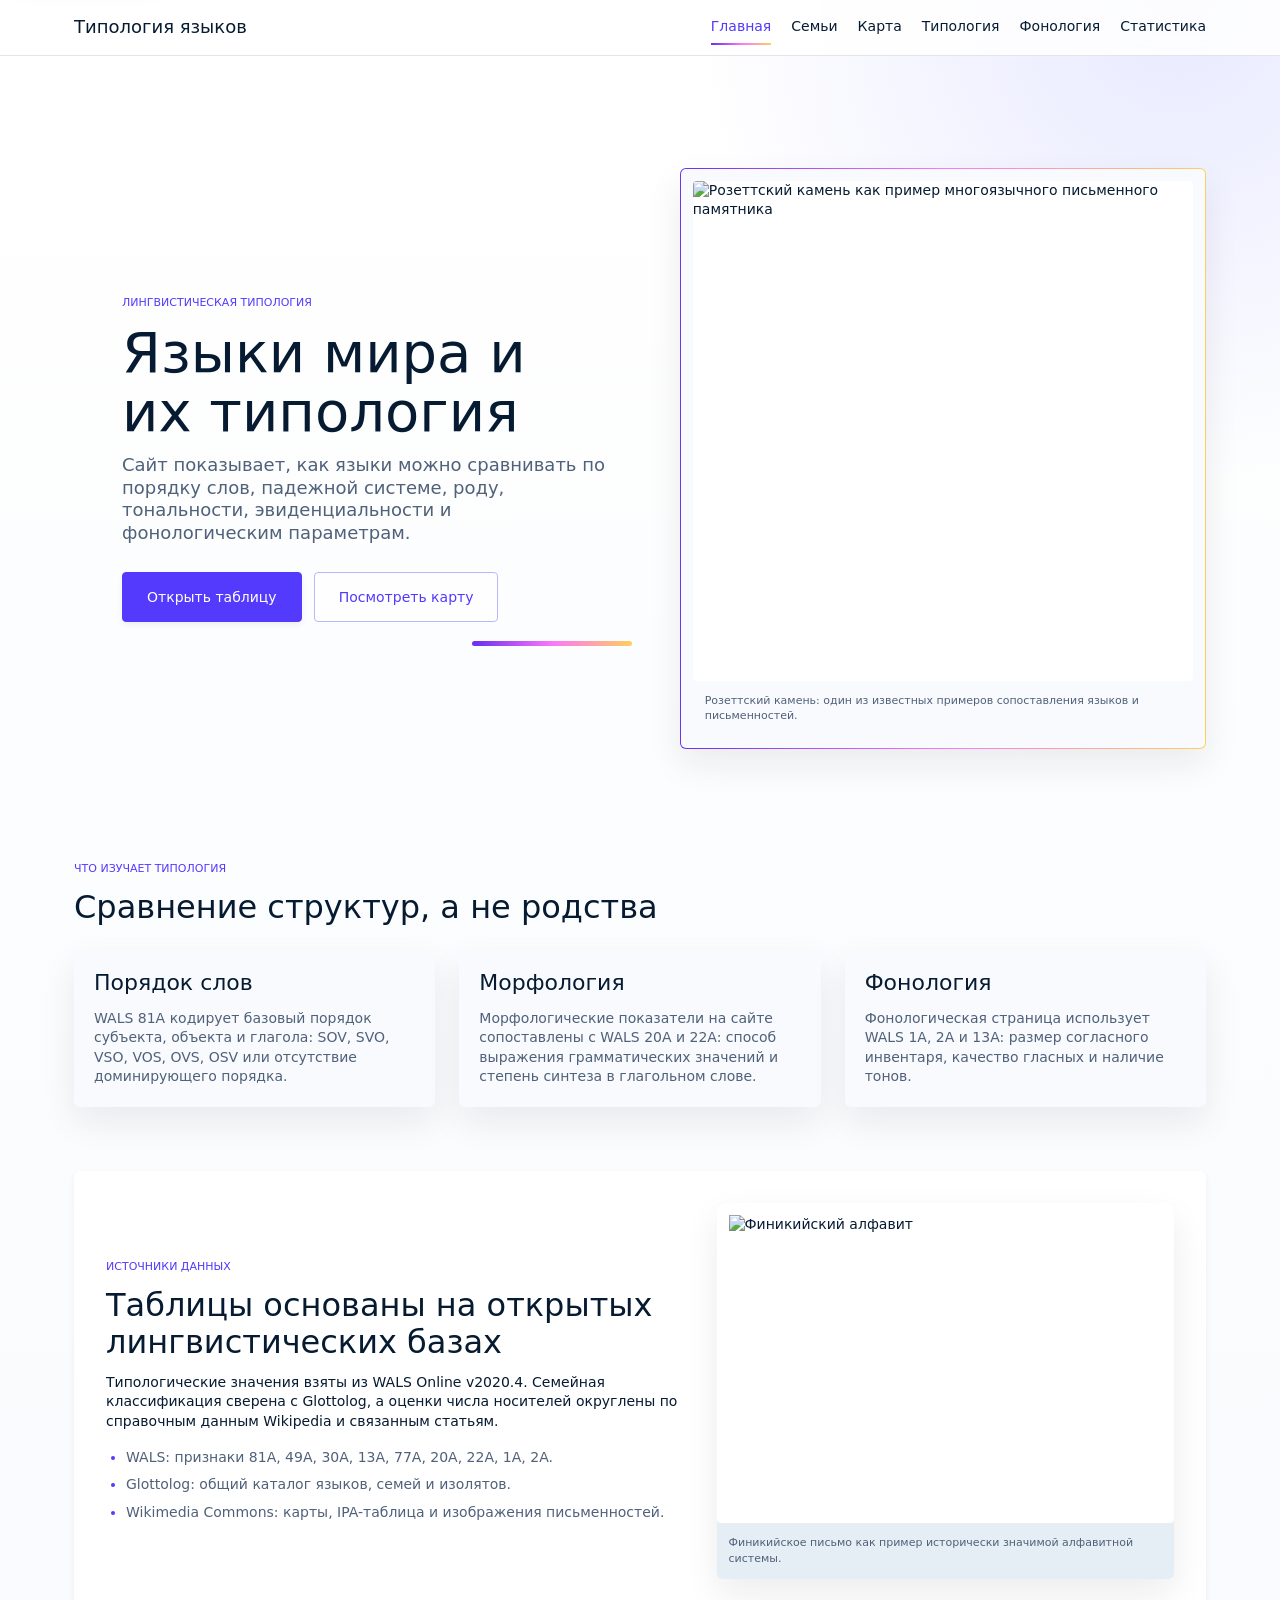
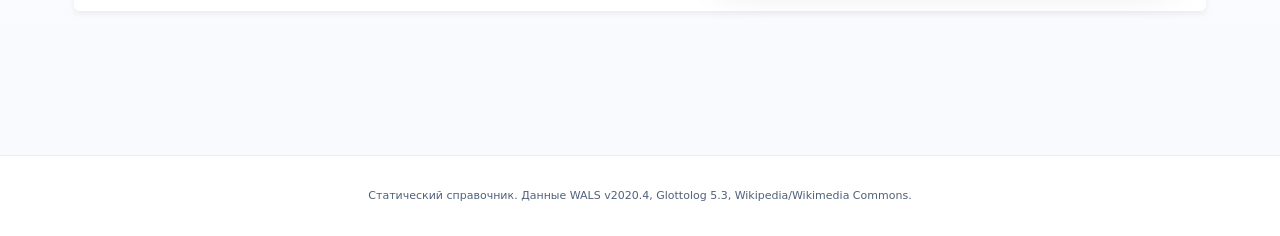
==== index.html @ 05b71a4d "Initial site commit" ====
<!doctype html>
<html lang="ru">
<head>
  <meta charset="utf-8">
  <meta name="viewport" content="width=device-width, initial-scale=1">
  <title>Языки мира и их типология</title>
  <link rel="stylesheet" href="css/style.css">
</head>
<body data-page="home">
  <a class="skip-link" href="#main">К содержанию</a>
  <header class="site-header">
    <nav class="nav" aria-label="Основная навигация">
      <a class="brand" href="index.html">Типология языков</a>
      <button class="nav-toggle" type="button" aria-expanded="false" aria-controls="nav-links">Меню</button>
      <div class="nav-links" id="nav-links">
        <a class="active" href="index.html">Главная</a>
        <a href="families.html">Семьи</a>
        <a href="map.html">Карта</a>
        <a href="typology.html">Типология</a>
        <a href="phonology.html">Фонология</a>
        <a href="stats.html">Статистика</a>
      </div>
    </nav>
  </header>

  <main id="main">
    <section class="hero hero-grid">
      <div class="hero-copy">
        <p class="eyebrow">Лингвистическая типология</p>
        <h1>Языки мира и их типология</h1>
        <p class="lead">Сайт показывает, как языки можно сравнивать по порядку слов, падежной системе, роду, тональности, эвиденциальности и фонологическим параметрам.</p>
        <div class="hero-actions">
          <a class="button primary" href="typology.html">Открыть таблицу</a>
          <a class="button secondary" href="map.html">Посмотреть карту</a>
        </div>
      </div>
      <figure class="hero-media">
        <img src="https://commons.wikimedia.org/wiki/Special:FilePath/Rosetta_Stone.JPG" alt="Розеттский камень как пример многоязычного письменного памятника">
        <figcaption>Розеттский камень: один из известных примеров сопоставления языков и письменностей.</figcaption>
      </figure>
    </section>

    <section class="section">
      <div class="section-heading">
        <p class="eyebrow">Что изучает типология</p>
        <h2>Сравнение структур, а не родства</h2>
      </div>
      <div class="feature-grid">
        <article class="info-card">
          <h3>Порядок слов</h3>
          <p>WALS 81A кодирует базовый порядок субъекта, объекта и глагола: SOV, SVO, VSO, VOS, OVS, OSV или отсутствие доминирующего порядка.</p>
        </article>
        <article class="info-card">
          <h3>Морфология</h3>
          <p>Морфологические показатели на сайте сопоставлены с WALS 20A и 22A: способ выражения грамматических значений и степень синтеза в глагольном слове.</p>
        </article>
        <article class="info-card">
          <h3>Фонология</h3>
          <p>Фонологическая страница использует WALS 1A, 2A и 13A: размер согласного инвентаря, качество гласных и наличие тонов.</p>
        </article>
      </div>
    </section>

    <section class="section split-section">
      <div>
        <p class="eyebrow">Источники данных</p>
        <h2>Таблицы основаны на открытых лингвистических базах</h2>
        <p>Типологические значения взяты из WALS Online v2020.4. Семейная классификация сверена с Glottolog, а оценки числа носителей округлены по справочным данным Wikipedia и связанным статьям.</p>
        <ul class="source-list">
          <li>WALS: признаки 81A, 49A, 30A, 13A, 77A, 20A, 22A, 1A, 2A.</li>
          <li>Glottolog: общий каталог языков, семей и изолятов.</li>
          <li>Wikimedia Commons: карты, IPA-таблица и изображения письменностей.</li>
        </ul>
      </div>
      <figure class="image-panel">
        <img src="https://commons.wikimedia.org/wiki/Special:FilePath/Phoenician_alphabet.svg" alt="Финикийский алфавит">
        <figcaption>Финикийское письмо как пример исторически значимой алфавитной системы.</figcaption>
      </figure>
    </section>
  </main>

  <footer class="site-footer">
    <p>Статический справочник. Данные WALS v2020.4, Glottolog 5.3, Wikipedia/Wikimedia Commons.</p>
  </footer>
  <script src="js/main.js"></script>
</body>
</html>
---- css/style.css ----
:root {
  --color-midnight-ink: #061b31;
  --color-slate-blue: #50617a;
  --color-ghost-gray: #64748d;
  --color-platinum-white: #ffffff;
  --color-porcelain-white: #f8fafd;
  --color-powder-blue: #e5edf5;
  --color-stone-gray: #d8d6df;
  --color-deep-violet: #533afd;
  --color-washed-violet: #b9b9f9;
  --color-soft-violet: #8087ff;
  --color-accent-green: #81b81a;
  --color-vibrant-orange: #ff6118;
  --gradient-sunburst: linear-gradient(90deg, rgb(114, 50, 241) 3.13%, rgb(251, 118, 250) 50%, rgb(255, 207, 94));
  --gradient-dreamy: radial-gradient(circle at 20% 0%, rgb(127, 125, 252), rgb(244, 75, 204) 33%, rgb(229, 237, 245) 66%);
  --gradient-fuchsia: linear-gradient(0deg, rgb(255, 46, 222), rgb(210, 152, 255));
  --font-sohne-var: "sohne-var", ui-sans-serif, system-ui, -apple-system, BlinkMacSystemFont, "Segoe UI", Roboto, sans-serif;
  --text-caption: 11px;
  --text-body: 14px;
  --text-subheading: 18px;
  --text-heading-sm: 22px;
  --text-heading: 32px;
  --text-heading-lg: 44px;
  --text-display: 56px;
  --spacing-4: 4px;
  --spacing-8: 8px;
  --spacing-12: 12px;
  --spacing-16: 16px;
  --spacing-20: 20px;
  --spacing-24: 24px;
  --spacing-28: 28px;
  --spacing-32: 32px;
  --spacing-36: 36px;
  --spacing-40: 40px;
  --spacing-48: 48px;
  --spacing-60: 60px;
  --spacing-64: 64px;
  --spacing-80: 80px;
  --spacing-96: 96px;
  --radius-buttons: 4px;
  --radius-inputs: 4px;
  --radius-images: 4px;
  --radius-cards: 6px;
  --shadow-xl: rgba(0, 0, 0, 0.2) 0 0 32px 8px;
  --shadow-xl-2: rgba(50, 50, 93, 0.12) 0 16px 32px 0;
  --shadow-xl-3: rgba(23, 23, 23, 0.08) 0 15px 35px 0;
  --shadow-sm: rgba(23, 23, 23, 0.06) 0 3px 6px 0;
}

* {
  box-sizing: border-box;
}

html {
  scroll-behavior: smooth;
  background: var(--color-platinum-white);
}

body {
  margin: 0;
  min-width: 320px;
  background:
    radial-gradient(circle at 92% 0%, rgba(128, 135, 255, 0.18), transparent 30rem),
    linear-gradient(180deg, var(--color-platinum-white) 0%, var(--color-porcelain-white) 100%);
  color: var(--color-midnight-ink);
  font-family: var(--font-sohne-var);
  font-size: var(--text-body);
  font-weight: 400;
  line-height: 1.4;
  letter-spacing: 0;
  font-feature-settings: "ss01" on, "tnum";
}

img {
  display: block;
  max-width: 100%;
}

a {
  color: var(--color-deep-violet);
  text-decoration: none;
}

a:hover {
  color: var(--color-midnight-ink);
}

.skip-link {
  position: absolute;
  left: var(--spacing-16);
  top: -80px;
  z-index: 1200;
  padding: var(--spacing-12) var(--spacing-16);
  color: var(--color-platinum-white);
  background: var(--color-midnight-ink);
  border-radius: var(--radius-buttons);
  box-shadow: var(--shadow-xl-3);
}

.skip-link:focus {
  top: var(--spacing-16);
}

.site-header {
  position: sticky;
  top: 0;
  z-index: 1000;
  background: rgba(255, 255, 255, 0.86);
  border-bottom: 1px solid rgba(216, 214, 223, 0.65);
  backdrop-filter: blur(18px);
}

.nav {
  max-width: 1180px;
  margin: 0 auto;
  padding: var(--spacing-16) var(--spacing-24);
  display: flex;
  align-items: center;
  justify-content: space-between;
  gap: var(--spacing-24);
}

.brand {
  color: var(--color-midnight-ink);
  font-size: var(--text-subheading);
  font-weight: 400;
  line-height: 1.25;
  white-space: nowrap;
}

.brand:hover {
  color: var(--color-deep-violet);
}

.nav-links {
  display: flex;
  align-items: center;
  justify-content: flex-end;
  flex-wrap: wrap;
  gap: var(--spacing-20);
}

.nav-links a {
  position: relative;
  color: var(--color-midnight-ink);
  font-size: var(--text-body);
  line-height: 1.4;
  padding: 0;
}

.nav-links a::after {
  content: "";
  position: absolute;
  left: 0;
  right: 0;
  bottom: -8px;
  height: 2px;
  background: var(--gradient-sunburst);
  opacity: 0;
  transform: scaleX(0.4);
  transform-origin: left center;
  transition: opacity 160ms ease, transform 160ms ease;
}

.nav-links a:hover::after,
.nav-links a.active::after {
  opacity: 1;
  transform: scaleX(1);
}

.nav-links a.active {
  color: var(--color-deep-violet);
}

.nav-toggle {
  display: none;
  min-height: 40px;
  padding: 0 var(--spacing-16);
  border: 1px solid var(--color-washed-violet);
  border-radius: var(--radius-buttons);
  color: var(--color-deep-violet);
  background: transparent;
  font: inherit;
  cursor: pointer;
}

main {
  max-width: 1180px;
  margin: 0 auto;
  padding: 0 var(--spacing-24) var(--spacing-80);
}

.hero,
.page-hero,
.section {
  margin-top: var(--spacing-64);
}

.hero {
  min-height: 560px;
  align-items: center;
  padding: var(--spacing-48) 0;
}

.hero-grid,
.split-section,
.chart-grid,
.map-layout,
.source-grid,
.feature-grid,
.stat-grid,
.image-strip {
  display: grid;
  gap: var(--spacing-24);
}

.hero-grid {
  grid-template-columns: minmax(0, 1.05fr) minmax(300px, 0.95fr);
}

.hero-copy,
.page-hero {
  position: relative;
  padding: var(--spacing-48);
  border-radius: var(--radius-cards);
  overflow: hidden;
}

.hero-copy::before,
.page-hero::before {
  content: "";
  position: absolute;
  inset: 0;
  z-index: -1;
  background:
    var(--gradient-dreamy),
    linear-gradient(135deg, rgba(255, 255, 255, 0.9), rgba(229, 237, 245, 0.7));
  opacity: 0.72;
}

.hero-copy::after,
.page-hero::after {
  content: "";
  position: absolute;
  right: var(--spacing-24);
  bottom: var(--spacing-24);
  width: 160px;
  height: 5px;
  border-radius: var(--radius-buttons);
  background: var(--gradient-sunburst);
}

.page-hero {
  max-width: 900px;
}

.eyebrow {
  margin: 0 0 var(--spacing-12);
  color: var(--color-deep-violet);
  font-size: var(--text-caption);
  font-weight: 400;
  line-height: 1.45;
  letter-spacing: 0;
  text-transform: uppercase;
}

h1,
h2,
h3 {
  margin: 0;
  color: var(--color-midnight-ink);
  font-weight: 300;
  letter-spacing: 0;
}

h1 {
  max-width: 780px;
  font-size: var(--text-display);
  line-height: 1.07;
}

h2 {
  font-size: var(--text-heading);
  line-height: 1.15;
}

h3 {
  font-size: var(--text-heading-sm);
  line-height: 1.2;
}

p {
  margin: var(--spacing-12) 0 0;
}

.lead {
  max-width: 760px;
  color: var(--color-slate-blue);
  font-size: var(--text-subheading);
  line-height: 1.25;
}

.hero-actions {
  display: flex;
  flex-wrap: wrap;
  gap: var(--spacing-12);
  margin-top: var(--spacing-28);
}

.button {
  display: inline-flex;
  align-items: center;
  justify-content: center;
  min-height: 50px;
  padding: 15.5px var(--spacing-24);
  border-radius: var(--radius-buttons);
  font: inherit;
  font-weight: 400;
  line-height: 1;
  text-decoration: none;
  transition: box-shadow 160ms ease, transform 160ms ease, background 160ms ease;
}

.button.primary {
  color: var(--color-platinum-white);
  background: var(--color-deep-violet);
  border: 1px solid var(--color-deep-violet);
  box-shadow: var(--shadow-sm);
}

.button.secondary {
  color: var(--color-deep-violet);
  background: rgba(255, 255, 255, 0.55);
  border: 1px solid var(--color-washed-violet);
}

.button:hover {
  color: var(--color-platinum-white);
  background: var(--color-midnight-ink);
  transform: translateY(-1px);
  box-shadow: var(--shadow-xl-2);
}

.hero-media,
.image-panel,
.image-strip figure,
.chart-panel,
.info-card,
.notice,
.stat-card,
.map-aside,
.table-wrap {
  border: 0;
  border-radius: var(--radius-cards);
  box-shadow: var(--shadow-xl-3);
}

.hero-media,
.image-panel,
.image-strip figure {
  margin: 0;
  overflow: hidden;
  background: var(--color-powder-blue);
}

.hero-media {
  padding: var(--spacing-12);
  background:
    linear-gradient(var(--color-porcelain-white), var(--color-porcelain-white)) padding-box,
    var(--gradient-sunburst) border-box;
  border: 1px solid transparent;
}

.hero-media img,
.image-panel img,
.image-strip img {
  width: 100%;
  border-radius: var(--radius-images);
  background: var(--color-platinum-white);
}

.hero-media img {
  height: 500px;
  object-fit: cover;
}

.image-panel img,
.image-strip img {
  height: 320px;
  object-fit: contain;
  padding: var(--spacing-12);
}

figcaption {
  padding: var(--spacing-12);
  color: var(--color-slate-blue);
  font-size: var(--text-caption);
  line-height: 1.45;
}

.section {
  padding: 0;
}

.section-heading {
  margin-bottom: var(--spacing-24);
}

.feature-grid {
  grid-template-columns: repeat(3, minmax(0, 1fr));
}

.info-card,
.stat-card {
  padding: var(--spacing-20);
  background: var(--color-porcelain-white);
  transition: transform 160ms ease, box-shadow 160ms ease;
}

.info-card:hover,
.stat-card:hover {
  transform: translateY(-2px);
  box-shadow: var(--shadow-xl-2);
}

.info-card p,
.stat-card span {
  color: var(--color-slate-blue);
}

.info-card a {
  display: inline-flex;
  margin-top: var(--spacing-16);
  color: var(--color-deep-violet);
  font-weight: 400;
}

.split-section {
  grid-template-columns: minmax(0, 1fr) minmax(280px, 0.78fr);
  align-items: center;
  padding: var(--spacing-32);
  background: var(--color-platinum-white);
  border-radius: var(--radius-cards);
  box-shadow: var(--shadow-sm);
}

.source-list {
  margin: var(--spacing-16) 0 0;
  padding-left: var(--spacing-20);
  color: var(--color-slate-blue);
}

.source-list li + li {
  margin-top: var(--spacing-8);
}

.source-list li::marker {
  color: var(--color-deep-violet);
}

.notice {
  position: relative;
  padding: var(--spacing-20) var(--spacing-24);
  margin-bottom: var(--spacing-24);
  color: var(--color-slate-blue);
  background: var(--color-porcelain-white);
  overflow: hidden;
}

.notice::before {
  content: "";
  position: absolute;
  inset: 0 auto 0 0;
  width: 4px;
  background: var(--gradient-fuchsia);
}

.notice strong {
  color: var(--color-midnight-ink);
  font-weight: 400;
}

.table-wrap {
  width: 100%;
  overflow-x: auto;
  background: var(--color-platinum-white);
}

.data-table {
  width: 100%;
  min-width: 980px;
  border-collapse: collapse;
  color: var(--color-midnight-ink);
  font-family: var(--font-sohne-var);
  font-size: var(--text-body);
  line-height: 1.4;
}

.compact-table {
  min-width: 760px;
}

.data-table caption {
  padding: var(--spacing-20) var(--spacing-24);
  text-align: left;
  color: var(--color-midnight-ink);
  font-size: var(--text-heading-sm);
  font-weight: 300;
  line-height: 1.2;
}

.data-table th,
.data-table td {
  padding: var(--spacing-12) var(--spacing-16);
  text-align: left;
  vertical-align: top;
  border-top: 1px solid var(--color-powder-blue);
}

.data-table th {
  color: var(--color-slate-blue);
  background: var(--color-porcelain-white);
  font-size: var(--text-caption);
  font-weight: 400;
  line-height: 1.45;
  text-transform: uppercase;
}

.data-table tbody tr {
  transition: background 120ms ease;
}

.data-table tbody tr:nth-child(even) {
  background: rgba(248, 250, 253, 0.72);
}

.data-table tbody tr:hover {
  background: rgba(185, 185, 249, 0.16);
}

.dt-container {
  padding: var(--spacing-20);
  color: var(--color-slate-blue);
  font-family: var(--font-sohne-var);
}

.dt-container .data-table {
  min-width: 1050px;
}

.dt-layout-row {
  display: flex;
  justify-content: space-between;
  align-items: center;
  flex-wrap: wrap;
  gap: var(--spacing-16);
  margin-bottom: var(--spacing-16);
}

.dt-layout-row:last-child {
  margin: var(--spacing-16) 0 0;
}

.dt-search,
.dt-length,
.dt-info,
.dt-paging {
  color: var(--color-slate-blue);
  font-size: var(--text-caption);
  line-height: 1.45;
}

.dt-search input,
.dt-length select {
  min-height: 36px;
  margin-left: var(--spacing-8);
  padding: var(--spacing-8) var(--spacing-12);
  color: var(--color-midnight-ink);
  background: var(--color-platinum-white);
  border: 1px solid var(--color-stone-gray);
  border-radius: var(--radius-inputs);
  font: inherit;
  outline: 0;
}

.dt-search input:focus,
.dt-length select:focus {
  border-color: var(--color-deep-violet);
  box-shadow: 0 0 0 3px rgba(83, 58, 253, 0.12);
}

.table-filters {
  display: grid;
  grid-template-columns: repeat(auto-fit, minmax(180px, 1fr));
  gap: var(--spacing-12);
  margin: 0 0 var(--spacing-16);
  padding: var(--spacing-20);
  background: var(--color-platinum-white);
  border: 1px solid var(--color-washed-violet);
  border-radius: var(--radius-cards);
}

.table-filters label {
  display: grid;
  gap: var(--spacing-8);
  color: var(--color-slate-blue);
  font-size: var(--text-caption);
  font-weight: 600;
  line-height: 1.35;
}

.table-filters select {
  width: 100%;
  min-height: 38px;
  padding: var(--spacing-8) var(--spacing-12);
  color: var(--color-midnight-ink);
  background: #ffffff;
  border: 1px solid var(--color-stone-gray);
  border-radius: var(--radius-inputs);
  font: inherit;
  outline: 0;
}

.table-filters select:focus {
  border-color: var(--color-deep-violet);
  box-shadow: 0 0 0 3px rgba(83, 58, 253, 0.12);
}

.dt-paging button {
  min-height: 34px;
  margin-left: var(--spacing-4);
  padding: var(--spacing-8) var(--spacing-12);
  color: var(--color-deep-violet);
  background: transparent;
  border: 1px solid var(--color-washed-violet);
  border-radius: var(--radius-buttons);
  font: inherit;
  cursor: pointer;
}

.dt-paging button.current,
.dt-paging button:hover {
  color: var(--color-platinum-white);
  background: var(--color-deep-violet);
  border-color: var(--color-deep-violet);
}

.table-footnote {
  max-width: 980px;
  margin: var(--spacing-16) 0 0;
  color: var(--color-slate-blue);
  font-size: var(--text-body);
  line-height: 1.6;
}

.dt-paging button.disabled,
.dt-paging button:disabled {
  color: var(--color-ghost-gray);
  background: var(--color-porcelain-white);
  border-color: var(--color-powder-blue);
  cursor: not-allowed;
}

.map-layout {
  grid-template-columns: minmax(0, 1fr) 280px;
  align-items: stretch;
}

.language-map {
  height: 620px;
  min-height: 420px;
  border-radius: var(--radius-cards);
  box-shadow: var(--shadow-xl-3);
}

.map-aside {
  padding: var(--spacing-20);
  background: var(--color-porcelain-white);
}

.hero-media img,
.image-panel img,
.image-strip img {
  cursor: zoom-in;
  transition: transform 180ms ease, filter 180ms ease;
}

.hero-media img:hover,
.image-panel img:hover,
.image-strip img:hover {
  transform: scale(1.035);
  filter: saturate(1.05);
}

.image-lightbox {
  position: fixed;
  inset: 0;
  z-index: 1000;
  display: none;
  align-items: center;
  justify-content: center;
  padding: var(--spacing-24);
  background: rgba(6, 27, 49, 0.72);
}

.image-lightbox.open {
  display: flex;
}

.image-lightbox-panel {
  position: relative;
  width: min(880px, 92vw);
  height: min(680px, 86vh);
  min-width: 320px;
  min-height: 260px;
  max-width: 96vw;
  max-height: 92vh;
  padding: var(--spacing-16);
  overflow: auto;
  resize: both;
  background: var(--color-platinum-white);
  border-radius: var(--radius-cards);
  box-shadow: var(--shadow-xl);
}

.image-lightbox-panel img {
  display: block;
  width: 100%;
  height: auto;
  max-height: calc(100% - 56px);
  object-fit: contain;
  cursor: default;
}

.image-lightbox-caption {
  margin: var(--spacing-12) var(--spacing-40) 0 0;
  color: var(--color-slate-blue);
  font-size: var(--text-body);
  line-height: 1.5;
}

.image-lightbox-close {
  position: absolute;
  top: var(--spacing-12);
  right: var(--spacing-12);
  width: 34px;
  height: 34px;
  color: var(--color-midnight-ink);
  background: var(--color-porcelain-white);
  border: 1px solid var(--color-stone-gray);
  border-radius: var(--radius-buttons);
  font: inherit;
  cursor: pointer;
}

.image-lightbox-close:hover {
  color: var(--color-platinum-white);
  background: var(--color-deep-violet);
  border-color: var(--color-deep-violet);
}

.map-aside h2 {
  font-size: var(--text-heading-sm);
}

.legend-list {
  display: grid;
  gap: var(--spacing-8);
  margin-top: var(--spacing-16);
}

.legend-item {
  display: flex;
  align-items: center;
  gap: var(--spacing-8);
  color: var(--color-slate-blue);
  font-size: var(--text-caption);
  line-height: 1.45;
}

.legend-swatch {
  width: 12px;
  height: 12px;
  flex: 0 0 auto;
  border: 2px solid var(--color-platinum-white);
  border-radius: 999px;
  box-shadow: 0 0 0 1px var(--color-powder-blue);
}

.note {
  color: var(--color-ghost-gray);
  font-size: var(--text-caption);
  line-height: 1.45;
}

.leaflet-container {
  position: relative;
  overflow: hidden;
  background: var(--color-powder-blue);
  color: var(--color-midnight-ink);
  font-family: var(--font-sohne-var);
  outline: 0;
}

.leaflet-pane,
.leaflet-tile,
.leaflet-marker-icon,
.leaflet-marker-shadow,
.leaflet-tile-container,
.leaflet-pane > svg,
.leaflet-pane > canvas,
.leaflet-zoom-box,
.leaflet-image-layer,
.leaflet-layer {
  position: absolute;
  left: 0;
  top: 0;
}

.leaflet-pane {
  z-index: 400;
}

.leaflet-tile-pane {
  z-index: 200;
}

.leaflet-overlay-pane {
  z-index: 400;
}

.leaflet-shadow-pane {
  z-index: 500;
}

.leaflet-marker-pane {
  z-index: 600;
}

.leaflet-tooltip-pane {
  z-index: 650;
}

.leaflet-popup-pane {
  z-index: 700;
}

.leaflet-map-pane svg,
.leaflet-map-pane canvas {
  z-index: 400;
}

.leaflet-overlay-pane svg {
  pointer-events: none;
}

.leaflet-overlay-pane svg path.leaflet-interactive {
  pointer-events: auto;
}

.leaflet-container img,
.leaflet-container .leaflet-tile {
  max-width: none;
}

.leaflet-tile {
  user-select: none;
}

.leaflet-top,
.leaflet-bottom {
  position: absolute;
  z-index: 1000;
  pointer-events: none;
}

.leaflet-top {
  top: 0;
}

.leaflet-bottom {
  bottom: 0;
}

.leaflet-left {
  left: 0;
}

.leaflet-right {
  right: 0;
}

.leaflet-control {
  position: relative;
  z-index: 800;
  margin: var(--spacing-12);
  pointer-events: auto;
}

.leaflet-control-attribution {
  padding: var(--spacing-4) var(--spacing-8);
  color: var(--color-slate-blue);
  background: rgba(255, 255, 255, 0.9);
  border-radius: var(--radius-buttons);
  font-size: 10px;
  box-shadow: var(--shadow-sm);
}

.leaflet-control-zoom {
  overflow: hidden;
  border-radius: var(--radius-buttons);
  box-shadow: var(--shadow-sm);
}

.leaflet-control-zoom a {
  display: block;
  width: 34px;
  height: 34px;
  color: var(--color-midnight-ink);
  background: var(--color-platinum-white);
  border-bottom: 1px solid var(--color-powder-blue);
  font-size: 20px;
  line-height: 34px;
  text-align: center;
}

.leaflet-control-zoom a:last-child {
  border-bottom: 0;
}

.leaflet-control-zoom a:hover {
  color: var(--color-platinum-white);
  background: var(--color-deep-violet);
}

.leaflet-popup {
  position: absolute;
  margin-bottom: 20px;
  text-align: center;
}

.leaflet-popup-content-wrapper {
  padding: var(--spacing-4);
  background: var(--color-platinum-white);
  border-radius: var(--radius-cards);
  box-shadow: var(--shadow-xl-3);
}

.leaflet-popup-content {
  min-width: 170px;
  margin: var(--spacing-12);
  color: var(--color-slate-blue);
  font-size: var(--text-caption);
  line-height: 1.45;
  text-align: left;
}

.leaflet-popup-content strong {
  color: var(--color-midnight-ink);
  font-size: var(--text-body);
  font-weight: 400;
}

.leaflet-popup-tip-container {
  position: absolute;
  left: 50%;
  width: 40px;
  height: 20px;
  margin-left: -20px;
  overflow: hidden;
  pointer-events: none;
}

.leaflet-popup-tip {
  width: 14px;
  height: 14px;
  margin: -8px auto 0;
  background: var(--color-platinum-white);
  box-shadow: var(--shadow-sm);
  transform: rotate(45deg);
}

.leaflet-interactive {
  cursor: pointer;
}

.chart-grid {
  grid-template-columns: repeat(2, minmax(0, 1fr));
}

.chart-panel {
  min-height: 420px;
  padding: var(--spacing-20);
  background: var(--color-porcelain-white);
}

.chart-panel.large {
  min-height: 520px;
}

.chart-panel h2 {
  margin-bottom: var(--spacing-20);
  font-size: var(--text-heading-sm);
}

.chart-panel canvas {
  width: 100%;
  max-height: 460px;
}

.stat-grid {
  grid-template-columns: repeat(4, minmax(0, 1fr));
}

.stat-card {
  background:
    linear-gradient(var(--color-porcelain-white), var(--color-porcelain-white)) padding-box,
    var(--gradient-sunburst) border-box;
  border: 1px solid transparent;
}

.stat-card strong {
  display: block;
  color: var(--color-deep-violet);
  font-size: var(--text-heading-lg);
  font-weight: 300;
  line-height: 1.1;
}

.stat-card span {
  display: block;
  margin-top: var(--spacing-8);
}

.image-strip {
  grid-template-columns: repeat(2, minmax(0, 1fr));
}

.source-grid {
  grid-template-columns: repeat(4, minmax(0, 1fr));
}

.site-footer {
  margin-top: var(--spacing-64);
  padding: var(--spacing-32) var(--spacing-24);
  color: var(--color-slate-blue);
  background: var(--color-platinum-white);
  border-top: 1px solid var(--color-powder-blue);
  text-align: center;
  font-size: var(--text-caption);
  line-height: 1.45;
}

.site-footer p {
  margin: 0;
}

@media (max-width: 920px) {
  .nav {
    align-items: flex-start;
    flex-wrap: wrap;
  }

  .nav-toggle {
    display: inline-flex;
  }

  .nav-links {
    display: none;
    width: 100%;
    justify-content: flex-start;
    gap: var(--spacing-16);
    padding-top: var(--spacing-8);
  }

  .nav-links.open {
    display: flex;
  }

  .hero-grid,
  .split-section,
  .chart-grid,
  .map-layout,
  .source-grid,
  .feature-grid,
  .stat-grid,
  .image-strip {
    grid-template-columns: 1fr;
  }

  .hero {
    min-height: auto;
  }

  .hero-copy,
  .page-hero,
  .split-section {
    padding: var(--spacing-32);
  }

  h1 {
    font-size: var(--text-heading-lg);
    line-height: 1.1;
  }

  .hero-media img,
  .image-panel img,
  .image-strip img {
    height: 300px;
  }

  .language-map {
    height: 520px;
  }
}

@media (max-width: 560px) {
  main,
  .nav {
    padding-left: var(--spacing-16);
    padding-right: var(--spacing-16);
  }

  .hero,
  .page-hero,
  .section {
    margin-top: var(--spacing-48);
  }

  .hero-copy,
  .page-hero,
  .split-section {
    padding: var(--spacing-24);
  }

  h1 {
    font-size: var(--text-heading);
    line-height: 1.15;
  }

  h2 {
    font-size: var(--text-heading-sm);
  }

  .lead {
    font-size: var(--text-body);
    line-height: 1.4;
  }

  .nav-links a {
    width: 100%;
    padding: var(--spacing-4) 0;
  }

  .button {
    width: 100%;
  }

  .chart-panel {
    min-height: 360px;
  }

  .dt-layout-row {
    align-items: flex-start;
    flex-direction: column;
  }
}
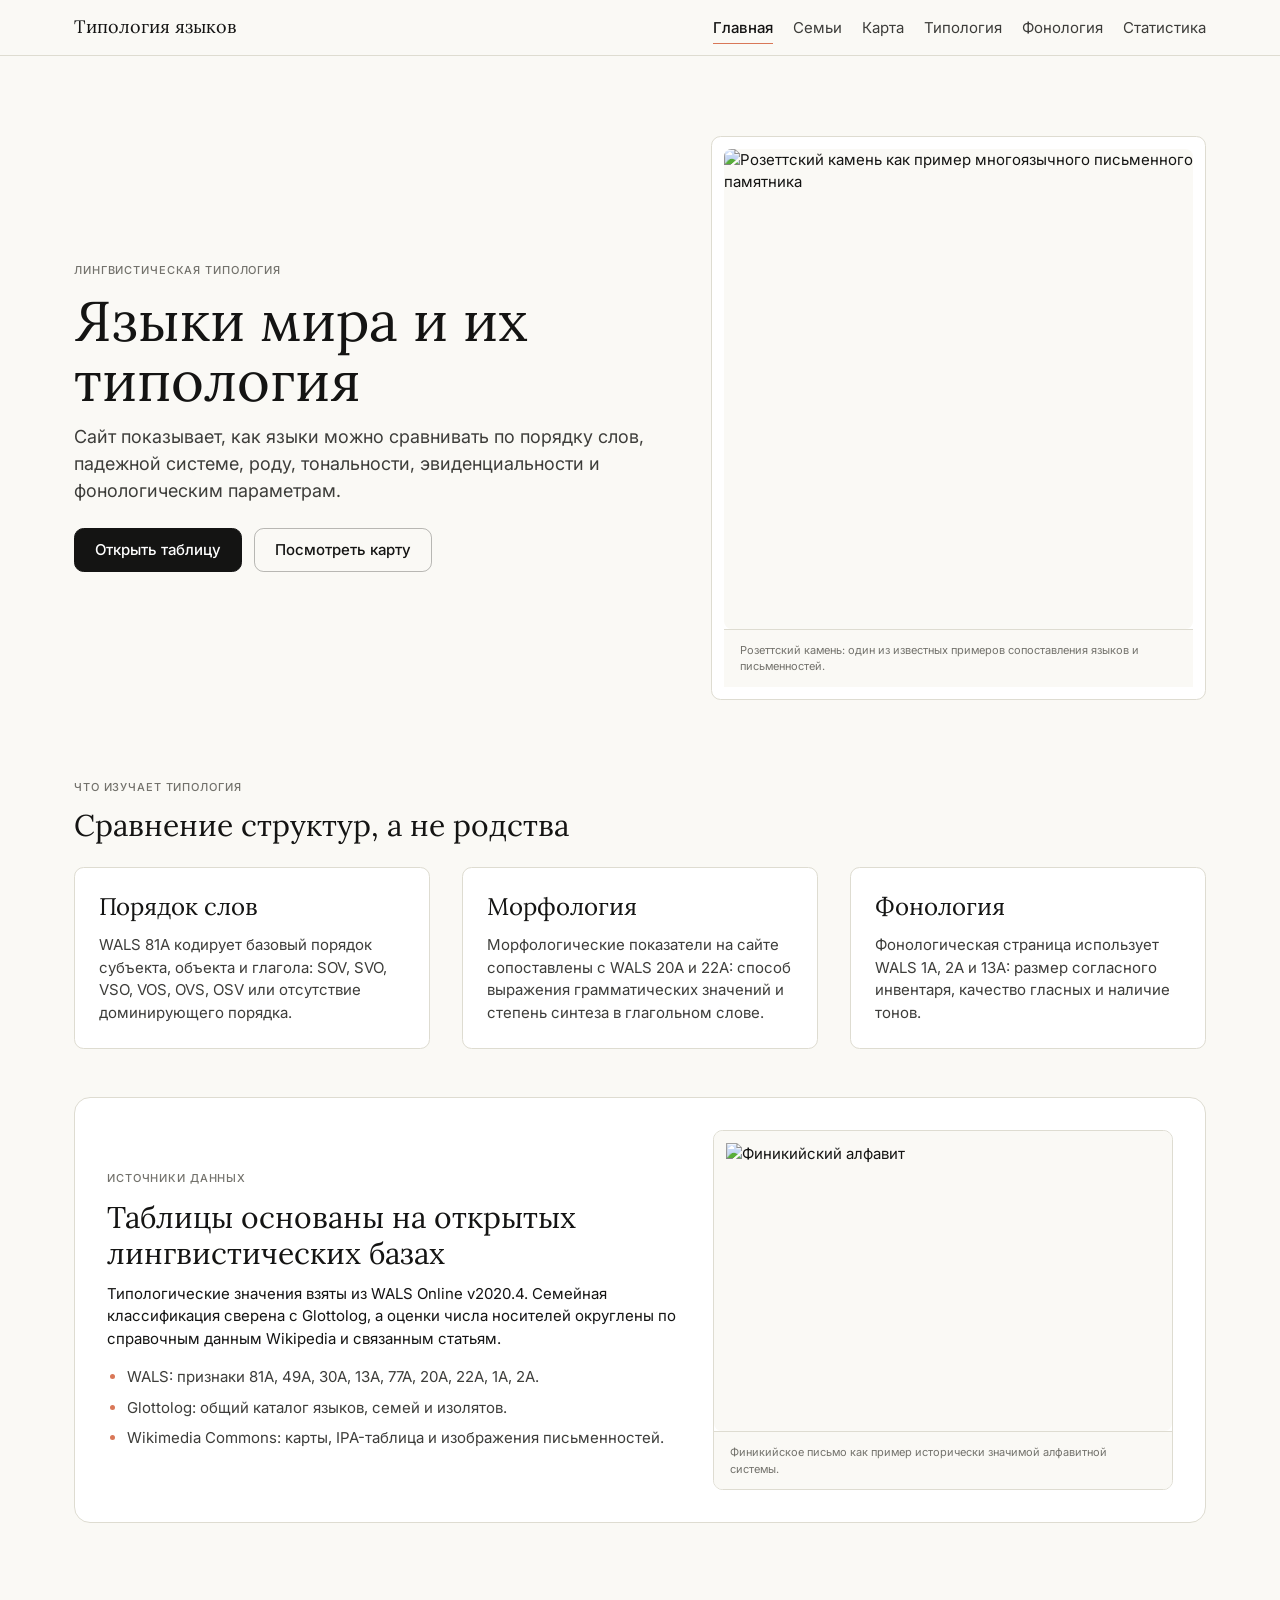
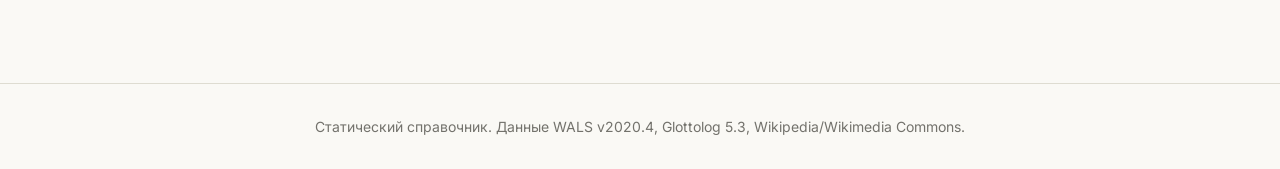
==== commit d1f31368: "Redesign site to match DESIGN.md (Academic Journal on Vellum) - Replace the violet/indigo/orange the" ====
--- a/index.html
+++ b/index.html
@@ -4,6 +4,9 @@
   <meta charset="utf-8">
   <meta name="viewport" content="width=device-width, initial-scale=1">
   <title>Языки мира и их типология</title>
+  <link rel="preconnect" href="https://fonts.googleapis.com">
+  <link rel="preconnect" href="https://fonts.gstatic.com" crossorigin>
+  <link href="https://fonts.googleapis.com/css2?family=Inter:wght@400;500;600&family=Lora:wght@400;500&display=swap" rel="stylesheet">
   <link rel="stylesheet" href="css/style.css">
 </head>
 <body data-page="home">
--- a/css/style.css
+++ b/css/style.css
@@ -1,74 +1,85 @@
+/* =====================================================================
+   Academic Journal on Vellum — design tokens from DESIGN.md.
+   Anthropic Serif/Sans fall back to Lora/Inter (loaded from Google Fonts
+   in each HTML <head>); no raw violet/gradient theming beyond Terra Cotta.
+   ===================================================================== */
+
 :root {
-  --color-midnight-ink: #061b31;
-  --color-slate-blue: #50617a;
-  --color-ghost-gray: #64748d;
-  --color-platinum-white: #ffffff;
-  --color-porcelain-white: #f8fafd;
-  --color-powder-blue: #e5edf5;
-  --color-stone-gray: #d8d6df;
-  --color-deep-violet: #533afd;
-  --color-washed-violet: #b9b9f9;
-  --color-soft-violet: #8087ff;
-  --color-accent-green: #81b81a;
-  --color-vibrant-orange: #ff6118;
-  --gradient-sunburst: linear-gradient(90deg, rgb(114, 50, 241) 3.13%, rgb(251, 118, 250) 50%, rgb(255, 207, 94));
-  --gradient-dreamy: radial-gradient(circle at 20% 0%, rgb(127, 125, 252), rgb(244, 75, 204) 33%, rgb(229, 237, 245) 66%);
-  --gradient-fuchsia: linear-gradient(0deg, rgb(255, 46, 222), rgb(210, 152, 255));
-  --font-sohne-var: "sohne-var", ui-sans-serif, system-ui, -apple-system, BlinkMacSystemFont, "Segoe UI", Roboto, sans-serif;
+  /* Colors */
+  --color-vellum-white: #faf9f5;
+  --color-ink-black: #141413;
+  --color-onyx: #1f1e1d;
+  --color-graphite: #3d3d3a;
+  --color-dusty-gray: #73726c;
+  --color-stone: #9c9a92;
+  --color-parchment: #dedcd1;
+  --color-snow-white: #ffffff;
+  --color-pale-azure: #ccdbe8;
+  --color-terra-cotta: #d97757;
+
+  --color-border: var(--color-parchment);
+  --color-border-strong: rgba(31, 30, 29, 0.3);
+  --color-border-subtle: rgba(31, 30, 29, 0.15);
+
+  /* Typography */
+  --font-serif: "Anthropic Serif", "Lora", ui-serif, Georgia, Cambria, "Times New Roman", Times, serif;
+  --font-sans: "Anthropic Sans", "Inter", ui-sans-serif, system-ui, -apple-system, BlinkMacSystemFont, "Segoe UI", Roboto, sans-serif;
+
+  /* Type scale (from DESIGN.md) */
   --text-caption: 11px;
   --text-body: 14px;
+  --text-body-lg: 15px;
+  --text-ui: 16px;
   --text-subheading: 18px;
-  --text-heading-sm: 22px;
-  --text-heading: 32px;
-  --text-heading-lg: 44px;
+  --text-heading: 24px;
+  --text-heading-lg: 30px;
   --text-display: 56px;
+
+  /* Spacing (base unit 8px) */
   --spacing-4: 4px;
   --spacing-8: 8px;
   --spacing-12: 12px;
   --spacing-16: 16px;
   --spacing-20: 20px;
   --spacing-24: 24px;
-  --spacing-28: 28px;
   --spacing-32: 32px;
-  --spacing-36: 36px;
   --spacing-40: 40px;
   --spacing-48: 48px;
-  --spacing-60: 60px;
   --spacing-64: 64px;
   --spacing-80: 80px;
   --spacing-96: 96px;
-  --radius-buttons: 4px;
-  --radius-inputs: 4px;
-  --radius-images: 4px;
-  --radius-cards: 6px;
-  --shadow-xl: rgba(0, 0, 0, 0.2) 0 0 32px 8px;
-  --shadow-xl-2: rgba(50, 50, 93, 0.12) 0 16px 32px 0;
-  --shadow-xl-3: rgba(23, 23, 23, 0.08) 0 15px 35px 0;
-  --shadow-sm: rgba(23, 23, 23, 0.06) 0 3px 6px 0;
-}
-
-* {
-  box-sizing: border-box;
-}
+
+  /* Radii */
+  --radius-buttons: 9.6px;
+  --radius-inputs: 9.6px;
+  --radius-cards: 9.6px;
+  --radius-containers: 16px;
+  --radius-hero: 24px;
+  --radius-jumbo: 32px;
+
+  /* Soft shadow for the few places it is allowed (lightbox, popups) */
+  --shadow-soft: 0 1px 2px rgba(20, 20, 19, 0.04), 0 8px 24px rgba(20, 20, 19, 0.08);
+}
+
+* { box-sizing: border-box; }
 
 html {
   scroll-behavior: smooth;
-  background: var(--color-platinum-white);
+  background: var(--color-vellum-white);
 }
 
 body {
   margin: 0;
   min-width: 320px;
-  background:
-    radial-gradient(circle at 92% 0%, rgba(128, 135, 255, 0.18), transparent 30rem),
-    linear-gradient(180deg, var(--color-platinum-white) 0%, var(--color-porcelain-white) 100%);
-  color: var(--color-midnight-ink);
-  font-family: var(--font-sohne-var);
-  font-size: var(--text-body);
+  background: var(--color-vellum-white);
+  color: var(--color-ink-black);
+  font-family: var(--font-sans);
+  font-size: var(--text-body-lg);
   font-weight: 400;
-  line-height: 1.4;
+  line-height: 1.5;
   letter-spacing: 0;
-  font-feature-settings: "ss01" on, "tnum";
+  -webkit-font-smoothing: antialiased;
+  -moz-osx-font-smoothing: grayscale;
 }
 
 img {
@@ -77,12 +88,14 @@
 }
 
 a {
-  color: var(--color-deep-violet);
+  color: var(--color-ink-black);
   text-decoration: none;
+  border-bottom: 1px solid transparent;
+  transition: border-color 160ms ease, color 160ms ease;
 }
 
 a:hover {
-  color: var(--color-midnight-ink);
+  border-bottom-color: var(--color-ink-black);
 }
 
 .skip-link {
@@ -91,23 +104,28 @@
   top: -80px;
   z-index: 1200;
   padding: var(--spacing-12) var(--spacing-16);
-  color: var(--color-platinum-white);
-  background: var(--color-midnight-ink);
+  color: var(--color-snow-white);
+  background: var(--color-ink-black);
+  border: 0;
   border-radius: var(--radius-buttons);
-  box-shadow: var(--shadow-xl-3);
 }
 
 .skip-link:focus {
   top: var(--spacing-16);
 }
+
+/* ------------------------------------------------------------------ */
+/* Header / navigation                                                */
+/* ------------------------------------------------------------------ */
 
 .site-header {
   position: sticky;
   top: 0;
   z-index: 1000;
-  background: rgba(255, 255, 255, 0.86);
-  border-bottom: 1px solid rgba(216, 214, 223, 0.65);
-  backdrop-filter: blur(18px);
+  background: rgba(250, 249, 245, 0.88);
+  border-bottom: 1px solid var(--color-border);
+  backdrop-filter: blur(14px);
+  -webkit-backdrop-filter: blur(14px);
 }
 
 .nav {
@@ -121,15 +139,18 @@
 }
 
 .brand {
-  color: var(--color-midnight-ink);
+  color: var(--color-ink-black);
+  font-family: var(--font-serif);
   font-size: var(--text-subheading);
   font-weight: 400;
   line-height: 1.25;
   white-space: nowrap;
+  border: 0;
 }
 
 .brand:hover {
-  color: var(--color-deep-violet);
+  color: var(--color-graphite);
+  border: 0;
 }
 
 .nav-links {
@@ -142,47 +163,49 @@
 
 .nav-links a {
   position: relative;
-  color: var(--color-midnight-ink);
-  font-size: var(--text-body);
+  color: var(--color-graphite);
+  font-size: var(--text-body-lg);
   line-height: 1.4;
   padding: 0;
-}
-
-.nav-links a::after {
+  border: 0;
+}
+
+.nav-links a:hover {
+  color: var(--color-ink-black);
+  border: 0;
+}
+
+.nav-links a.active {
+  color: var(--color-ink-black);
+  font-weight: 500;
+}
+
+.nav-links a.active::after {
   content: "";
   position: absolute;
   left: 0;
   right: 0;
-  bottom: -8px;
-  height: 2px;
-  background: var(--gradient-sunburst);
-  opacity: 0;
-  transform: scaleX(0.4);
-  transform-origin: left center;
-  transition: opacity 160ms ease, transform 160ms ease;
-}
-
-.nav-links a:hover::after,
-.nav-links a.active::after {
-  opacity: 1;
-  transform: scaleX(1);
-}
-
-.nav-links a.active {
-  color: var(--color-deep-violet);
+  bottom: -6px;
+  height: 1px;
+  background: var(--color-terra-cotta);
 }
 
 .nav-toggle {
   display: none;
   min-height: 40px;
   padding: 0 var(--spacing-16);
-  border: 1px solid var(--color-washed-violet);
+  border: 1px solid var(--color-border-strong);
   border-radius: var(--radius-buttons);
-  color: var(--color-deep-violet);
+  color: var(--color-ink-black);
   background: transparent;
   font: inherit;
+  font-size: var(--text-body-lg);
   cursor: pointer;
 }
+
+/* ------------------------------------------------------------------ */
+/* Layout                                                              */
+/* ------------------------------------------------------------------ */
 
 main {
   max-width: 1180px;
@@ -193,13 +216,11 @@
 .hero,
 .page-hero,
 .section {
-  margin-top: var(--spacing-64);
+  margin-top: var(--spacing-48);
 }
 
 .hero {
-  min-height: 560px;
-  align-items: center;
-  padding: var(--spacing-48) 0;
+  padding: var(--spacing-32) 0;
 }
 
 .hero-grid,
@@ -211,82 +232,60 @@
 .stat-grid,
 .image-strip {
   display: grid;
-  gap: var(--spacing-24);
+  gap: var(--spacing-32);
 }
 
 .hero-grid {
-  grid-template-columns: minmax(0, 1.05fr) minmax(300px, 0.95fr);
+  grid-template-columns: minmax(0, 1.1fr) minmax(300px, 0.9fr);
+  align-items: center;
 }
 
 .hero-copy,
 .page-hero {
-  position: relative;
-  padding: var(--spacing-48);
-  border-radius: var(--radius-cards);
-  overflow: hidden;
-}
-
-.hero-copy::before,
-.page-hero::before {
-  content: "";
-  position: absolute;
-  inset: 0;
-  z-index: -1;
-  background:
-    var(--gradient-dreamy),
-    linear-gradient(135deg, rgba(255, 255, 255, 0.9), rgba(229, 237, 245, 0.7));
-  opacity: 0.72;
-}
-
-.hero-copy::after,
-.page-hero::after {
-  content: "";
-  position: absolute;
-  right: var(--spacing-24);
-  bottom: var(--spacing-24);
-  width: 160px;
-  height: 5px;
-  border-radius: var(--radius-buttons);
-  background: var(--gradient-sunburst);
+  padding: 0;
 }
 
 .page-hero {
-  max-width: 900px;
+  max-width: 820px;
+  padding: var(--spacing-24) 0 var(--spacing-16);
+  border-bottom: 1px solid var(--color-border);
+  margin-bottom: var(--spacing-24);
 }
 
 .eyebrow {
   margin: 0 0 var(--spacing-12);
-  color: var(--color-deep-violet);
+  color: var(--color-dusty-gray);
   font-size: var(--text-caption);
-  font-weight: 400;
+  font-weight: 500;
   line-height: 1.45;
-  letter-spacing: 0;
+  letter-spacing: 0.08em;
   text-transform: uppercase;
 }
 
-h1,
-h2,
-h3 {
+h1, h2, h3 {
   margin: 0;
-  color: var(--color-midnight-ink);
-  font-weight: 300;
+  color: var(--color-ink-black);
+  font-family: var(--font-serif);
   letter-spacing: 0;
 }
 
 h1 {
   max-width: 780px;
   font-size: var(--text-display);
+  font-weight: 330;
   line-height: 1.07;
 }
 
 h2 {
+  font-size: var(--text-heading-lg);
+  font-weight: 400;
+  line-height: 1.2;
+}
+
+h3 {
   font-size: var(--text-heading);
-  line-height: 1.15;
-}
-
-h3 {
-  font-size: var(--text-heading-sm);
-  line-height: 1.2;
+  font-weight: 400;
+  line-height: 1.25;
 }
 
 p {
@@ -294,52 +293,65 @@
 }
 
 .lead {
-  max-width: 760px;
-  color: var(--color-slate-blue);
+  max-width: 720px;
+  color: var(--color-graphite);
   font-size: var(--text-subheading);
-  line-height: 1.25;
+  line-height: 1.5;
 }
 
 .hero-actions {
   display: flex;
   flex-wrap: wrap;
   gap: var(--spacing-12);
-  margin-top: var(--spacing-28);
-}
+  margin-top: var(--spacing-24);
+}
+
+/* ------------------------------------------------------------------ */
+/* Buttons                                                             */
+/* ------------------------------------------------------------------ */
 
 .button {
   display: inline-flex;
   align-items: center;
   justify-content: center;
-  min-height: 50px;
-  padding: 15.5px var(--spacing-24);
+  min-height: 44px;
+  padding: 12px var(--spacing-20);
   border-radius: var(--radius-buttons);
   font: inherit;
-  font-weight: 400;
+  font-weight: 500;
   line-height: 1;
   text-decoration: none;
-  transition: box-shadow 160ms ease, transform 160ms ease, background 160ms ease;
+  border: 1px solid transparent;
+  cursor: pointer;
+  transition: background-color 160ms ease, color 160ms ease, border-color 160ms ease;
 }
 
 .button.primary {
-  color: var(--color-platinum-white);
-  background: var(--color-deep-violet);
-  border: 1px solid var(--color-deep-violet);
-  box-shadow: var(--shadow-sm);
+  color: var(--color-snow-white);
+  background: var(--color-ink-black);
+  border-color: var(--color-ink-black);
+}
+
+.button.primary:hover {
+  background: var(--color-onyx);
+  border-color: var(--color-onyx);
+  color: var(--color-snow-white);
 }
 
 .button.secondary {
-  color: var(--color-deep-violet);
-  background: rgba(255, 255, 255, 0.55);
-  border: 1px solid var(--color-washed-violet);
-}
-
-.button:hover {
-  color: var(--color-platinum-white);
-  background: var(--color-midnight-ink);
-  transform: translateY(-1px);
-  box-shadow: var(--shadow-xl-2);
-}
+  color: var(--color-ink-black);
+  background: transparent;
+  border-color: var(--color-border-strong);
+}
+
+.button.secondary:hover {
+  background: var(--color-snow-white);
+  border-color: var(--color-ink-black);
+}
+
+/* ------------------------------------------------------------------ */
+/* Cards (shared container shape)                                      */
+/* ------------------------------------------------------------------ */
 
 .hero-media,
 .image-panel,
@@ -350,9 +362,9 @@
 .stat-card,
 .map-aside,
 .table-wrap {
-  border: 0;
+  background: var(--color-snow-white);
+  border: 1px solid var(--color-border);
   border-radius: var(--radius-cards);
-  box-shadow: var(--shadow-xl-3);
 }
 
 .hero-media,
@@ -360,94 +372,101 @@
 .image-strip figure {
   margin: 0;
   overflow: hidden;
-  background: var(--color-powder-blue);
 }
 
 .hero-media {
   padding: var(--spacing-12);
-  background:
-    linear-gradient(var(--color-porcelain-white), var(--color-porcelain-white)) padding-box,
-    var(--gradient-sunburst) border-box;
-  border: 1px solid transparent;
 }
 
 .hero-media img,
 .image-panel img,
 .image-strip img {
   width: 100%;
-  border-radius: var(--radius-images);
-  background: var(--color-platinum-white);
+  border-radius: calc(var(--radius-cards) - 2px);
+  background: var(--color-vellum-white);
 }
 
 .hero-media img {
-  height: 500px;
+  height: 480px;
   object-fit: cover;
 }
 
 .image-panel img,
 .image-strip img {
-  height: 320px;
+  height: 300px;
   object-fit: contain;
   padding: var(--spacing-12);
 }
 
 figcaption {
-  padding: var(--spacing-12);
-  color: var(--color-slate-blue);
+  padding: var(--spacing-12) var(--spacing-16);
+  color: var(--color-dusty-gray);
   font-size: var(--text-caption);
-  line-height: 1.45;
-}
-
-.section {
-  padding: 0;
-}
+  line-height: 1.5;
+  border-top: 1px solid var(--color-border);
+}
+
+.image-panel figcaption,
+.image-strip figure figcaption,
+.hero-media figcaption {
+  background: var(--color-vellum-white);
+}
+
+.section { padding: 0; }
 
 .section-heading {
   margin-bottom: var(--spacing-24);
 }
 
+/* ------------------------------------------------------------------ */
+/* Content cards (feature grid, stats, notice, split section)          */
+/* ------------------------------------------------------------------ */
+
 .feature-grid {
   grid-template-columns: repeat(3, minmax(0, 1fr));
 }
 
 .info-card,
 .stat-card {
-  padding: var(--spacing-20);
-  background: var(--color-porcelain-white);
-  transition: transform 160ms ease, box-shadow 160ms ease;
+  padding: var(--spacing-24);
+  transition: border-color 160ms ease;
 }
 
 .info-card:hover,
 .stat-card:hover {
-  transform: translateY(-2px);
-  box-shadow: var(--shadow-xl-2);
+  border-color: var(--color-border-strong);
+}
+
+.info-card h3 {
+  font-size: var(--text-heading);
 }
 
 .info-card p,
 .stat-card span {
-  color: var(--color-slate-blue);
+  color: var(--color-graphite);
 }
 
 .info-card a {
   display: inline-flex;
   margin-top: var(--spacing-16);
-  color: var(--color-deep-violet);
-  font-weight: 400;
+  color: var(--color-ink-black);
+  font-weight: 500;
+  border-bottom: 1px solid var(--color-ink-black);
 }
 
 .split-section {
-  grid-template-columns: minmax(0, 1fr) minmax(280px, 0.78fr);
+  grid-template-columns: minmax(0, 1fr) minmax(280px, 0.8fr);
   align-items: center;
   padding: var(--spacing-32);
-  background: var(--color-platinum-white);
-  border-radius: var(--radius-cards);
-  box-shadow: var(--shadow-sm);
+  background: var(--color-snow-white);
+  border: 1px solid var(--color-border);
+  border-radius: var(--radius-containers);
 }
 
 .source-list {
   margin: var(--spacing-16) 0 0;
   padding-left: var(--spacing-20);
-  color: var(--color-slate-blue);
+  color: var(--color-graphite);
 }
 
 .source-list li + li {
@@ -455,45 +474,46 @@
 }
 
 .source-list li::marker {
-  color: var(--color-deep-violet);
+  color: var(--color-terra-cotta);
 }
 
 .notice {
-  position: relative;
   padding: var(--spacing-20) var(--spacing-24);
   margin-bottom: var(--spacing-24);
-  color: var(--color-slate-blue);
-  background: var(--color-porcelain-white);
-  overflow: hidden;
-}
-
-.notice::before {
-  content: "";
-  position: absolute;
-  inset: 0 auto 0 0;
-  width: 4px;
-  background: var(--gradient-fuchsia);
+  color: var(--color-graphite);
+  background: var(--color-vellum-white);
+  border-left: 3px solid var(--color-parchment);
 }
 
 .notice strong {
-  color: var(--color-midnight-ink);
-  font-weight: 400;
-}
+  color: var(--color-ink-black);
+  font-weight: 500;
+}
+
+.notice.is-error {
+  color: var(--color-ink-black);
+  background: rgba(217, 119, 87, 0.08);
+  border-left-color: var(--color-terra-cotta);
+}
+
+/* ------------------------------------------------------------------ */
+/* Tables (static + Tabulator)                                         */
+/* ------------------------------------------------------------------ */
 
 .table-wrap {
   width: 100%;
   overflow-x: auto;
-  background: var(--color-platinum-white);
+  padding: 0;
 }
 
 .data-table {
   width: 100%;
   min-width: 980px;
   border-collapse: collapse;
-  color: var(--color-midnight-ink);
-  font-family: var(--font-sohne-var);
+  color: var(--color-ink-black);
+  font-family: var(--font-sans);
   font-size: var(--text-body);
-  line-height: 1.4;
+  line-height: 1.5;
 }
 
 .compact-table {
@@ -503,9 +523,10 @@
 .data-table caption {
   padding: var(--spacing-20) var(--spacing-24);
   text-align: left;
-  color: var(--color-midnight-ink);
-  font-size: var(--text-heading-sm);
-  font-weight: 300;
+  color: var(--color-ink-black);
+  font-family: var(--font-serif);
+  font-size: var(--text-heading);
+  font-weight: 400;
   line-height: 1.2;
 }
 
@@ -514,15 +535,16 @@
   padding: var(--spacing-12) var(--spacing-16);
   text-align: left;
   vertical-align: top;
-  border-top: 1px solid var(--color-powder-blue);
+  border-top: 1px solid var(--color-border);
 }
 
 .data-table th {
-  color: var(--color-slate-blue);
-  background: var(--color-porcelain-white);
+  color: var(--color-dusty-gray);
+  background: var(--color-vellum-white);
   font-size: var(--text-caption);
-  font-weight: 400;
+  font-weight: 500;
   line-height: 1.45;
+  letter-spacing: 0.06em;
   text-transform: uppercase;
 }
 
@@ -531,135 +553,193 @@
 }
 
 .data-table tbody tr:nth-child(even) {
-  background: rgba(248, 250, 253, 0.72);
+  background: rgba(222, 220, 209, 0.22);
 }
 
 .data-table tbody tr:hover {
-  background: rgba(185, 185, 249, 0.16);
-}
-
-.dt-container {
-  padding: var(--spacing-20);
-  color: var(--color-slate-blue);
-  font-family: var(--font-sohne-var);
-}
-
-.dt-container .data-table {
-  min-width: 1050px;
-}
-
-.dt-layout-row {
-  display: flex;
-  justify-content: space-between;
-  align-items: center;
-  flex-wrap: wrap;
-  gap: var(--spacing-16);
-  margin-bottom: var(--spacing-16);
-}
-
-.dt-layout-row:last-child {
-  margin: var(--spacing-16) 0 0;
-}
-
-.dt-search,
-.dt-length,
-.dt-info,
-.dt-paging {
-  color: var(--color-slate-blue);
+  background: rgba(222, 220, 209, 0.45);
+}
+
+/* Tabulator hosts */
+.data-table-host { min-width: 980px; }
+.compact-table-host { min-width: 760px; }
+
+.tabulator {
+  background: var(--color-snow-white);
+  border: 0;
+  border-radius: var(--radius-cards);
+  color: var(--color-ink-black);
+  font-family: var(--font-sans);
+  font-size: var(--text-body);
+  line-height: 1.5;
+}
+
+.tabulator .tabulator-header {
+  background: var(--color-vellum-white);
+  border-bottom: 1px solid var(--color-border);
+  color: var(--color-dusty-gray);
+  font-weight: 500;
+}
+
+.tabulator .tabulator-header .tabulator-col {
+  background: var(--color-vellum-white);
+  border-right: 1px solid var(--color-border);
+}
+
+.tabulator .tabulator-header .tabulator-col .tabulator-col-content {
+  padding: var(--spacing-12) var(--spacing-16);
+}
+
+.tabulator .tabulator-header .tabulator-col .tabulator-col-title {
   font-size: var(--text-caption);
+  font-weight: 500;
   line-height: 1.45;
-}
-
-.dt-search input,
-.dt-length select {
-  min-height: 36px;
-  margin-left: var(--spacing-8);
+  letter-spacing: 0.06em;
+  text-transform: uppercase;
+  color: var(--color-dusty-gray);
+}
+
+.tabulator .tabulator-row {
+  background: transparent;
+  border-bottom: 1px solid var(--color-border);
+  min-height: 0;
+  color: var(--color-ink-black);
+}
+
+.tabulator .tabulator-row.tabulator-row-even {
+  background: rgba(222, 220, 209, 0.22);
+}
+
+.tabulator .tabulator-row:hover,
+.tabulator .tabulator-row.tabulator-row-even:hover {
+  background: rgba(222, 220, 209, 0.5);
+}
+
+.tabulator .tabulator-row .tabulator-cell {
+  padding: var(--spacing-12) var(--spacing-16);
+  border-right: 1px solid var(--color-border);
+  vertical-align: top;
+}
+
+.tabulator .tabulator-footer {
+  background: var(--color-vellum-white);
+  border-top: 1px solid var(--color-border);
+  color: var(--color-graphite);
+  padding: var(--spacing-12) var(--spacing-16);
+  font-size: var(--text-caption);
+}
+
+.tabulator .tabulator-footer .tabulator-page {
+  min-height: 34px;
+  margin-left: var(--spacing-4);
   padding: var(--spacing-8) var(--spacing-12);
-  color: var(--color-midnight-ink);
-  background: var(--color-platinum-white);
-  border: 1px solid var(--color-stone-gray);
+  color: var(--color-ink-black);
+  background: var(--color-snow-white);
+  border: 1px solid var(--color-border-subtle);
+  border-radius: var(--radius-buttons);
+  font: inherit;
+  cursor: pointer;
+  opacity: 1;
+}
+
+.tabulator .tabulator-footer .tabulator-page.active,
+.tabulator .tabulator-footer .tabulator-page:not(.disabled):hover {
+  color: var(--color-snow-white);
+  background: var(--color-ink-black);
+  border-color: var(--color-ink-black);
+}
+
+.tabulator .tabulator-footer .tabulator-page.disabled {
+  color: var(--color-stone);
+  background: var(--color-vellum-white);
+  border-color: var(--color-border);
+  cursor: not-allowed;
+}
+
+.tabulator .tabulator-footer .tabulator-page-size {
+  min-height: 34px;
+  margin: 0 var(--spacing-8);
+  padding: var(--spacing-4) var(--spacing-8);
+  color: var(--color-ink-black);
+  background: var(--color-snow-white);
+  border: 1px solid var(--color-border-subtle);
   border-radius: var(--radius-inputs);
   font: inherit;
-  outline: 0;
-}
-
-.dt-search input:focus,
-.dt-length select:focus {
-  border-color: var(--color-deep-violet);
-  box-shadow: 0 0 0 3px rgba(83, 58, 253, 0.12);
-}
+}
+
+/* ------------------------------------------------------------------ */
+/* Table filters (selects + free-text search)                          */
+/* ------------------------------------------------------------------ */
 
 .table-filters {
   display: grid;
   grid-template-columns: repeat(auto-fit, minmax(180px, 1fr));
   gap: var(--spacing-12);
   margin: 0 0 var(--spacing-16);
-  padding: var(--spacing-20);
-  background: var(--color-platinum-white);
-  border: 1px solid var(--color-washed-violet);
+  padding: var(--spacing-20) var(--spacing-24);
+  background: var(--color-vellum-white);
+  border: 1px solid var(--color-border);
   border-radius: var(--radius-cards);
 }
 
 .table-filters label {
   display: grid;
   gap: var(--spacing-8);
-  color: var(--color-slate-blue);
+  color: var(--color-graphite);
   font-size: var(--text-caption);
-  font-weight: 600;
+  font-weight: 500;
   line-height: 1.35;
-}
-
-.table-filters select {
+  letter-spacing: 0.04em;
+  text-transform: uppercase;
+}
+
+.table-filters select,
+.table-filters input[type="search"] {
   width: 100%;
-  min-height: 38px;
+  min-height: 40px;
   padding: var(--spacing-8) var(--spacing-12);
-  color: var(--color-midnight-ink);
-  background: #ffffff;
-  border: 1px solid var(--color-stone-gray);
+  color: var(--color-ink-black);
+  background: var(--color-snow-white);
+  border: 1px solid var(--color-border-subtle);
   border-radius: var(--radius-inputs);
   font: inherit;
+  font-size: var(--text-body-lg);
+  font-weight: 400;
+  text-transform: none;
+  letter-spacing: 0;
   outline: 0;
 }
 
-.table-filters select:focus {
-  border-color: var(--color-deep-violet);
-  box-shadow: 0 0 0 3px rgba(83, 58, 253, 0.12);
-}
-
-.dt-paging button {
-  min-height: 34px;
-  margin-left: var(--spacing-4);
-  padding: var(--spacing-8) var(--spacing-12);
-  color: var(--color-deep-violet);
-  background: transparent;
-  border: 1px solid var(--color-washed-violet);
-  border-radius: var(--radius-buttons);
-  font: inherit;
-  cursor: pointer;
-}
-
-.dt-paging button.current,
-.dt-paging button:hover {
-  color: var(--color-platinum-white);
-  background: var(--color-deep-violet);
-  border-color: var(--color-deep-violet);
+.table-filters select:focus,
+.table-filters input[type="search"]:focus {
+  border-color: var(--color-ink-black);
+  box-shadow: 0 0 0 3px rgba(20, 20, 19, 0.06);
+}
+
+.table-filters .table-filter-search {
+  grid-column: 1 / -1;
+}
+
+.table-filters input[type="search"]::placeholder {
+  color: var(--color-stone);
 }
 
 .table-footnote {
   max-width: 980px;
   margin: var(--spacing-16) 0 0;
-  color: var(--color-slate-blue);
+  color: var(--color-dusty-gray);
   font-size: var(--text-body);
   line-height: 1.6;
 }
 
-.dt-paging button.disabled,
-.dt-paging button:disabled {
-  color: var(--color-ghost-gray);
-  background: var(--color-porcelain-white);
-  border-color: var(--color-powder-blue);
-  cursor: not-allowed;
-}
+.table-footnote strong {
+  color: var(--color-ink-black);
+  font-weight: 500;
+}
+
+/* ------------------------------------------------------------------ */
+/* Map                                                                 */
+/* ------------------------------------------------------------------ */
 
 .map-layout {
   grid-template-columns: minmax(0, 1fr) 280px;
@@ -669,43 +749,157 @@
 .language-map {
   height: 620px;
   min-height: 420px;
+  background: var(--color-vellum-white);
+  border: 1px solid var(--color-border);
   border-radius: var(--radius-cards);
-  box-shadow: var(--shadow-xl-3);
 }
 
 .map-aside {
-  padding: var(--spacing-20);
-  background: var(--color-porcelain-white);
-}
+  padding: var(--spacing-24);
+  background: var(--color-vellum-white);
+}
+
+.map-aside h2 {
+  font-size: var(--text-heading);
+}
+
+.legend-list {
+  display: grid;
+  gap: var(--spacing-8);
+  margin-top: var(--spacing-16);
+}
+
+.legend-item {
+  display: flex;
+  align-items: center;
+  gap: var(--spacing-8);
+  color: var(--color-graphite);
+  font-size: var(--text-body);
+  line-height: 1.45;
+}
+
+.legend-swatch {
+  width: 12px;
+  height: 12px;
+  flex: 0 0 auto;
+  border: 2px solid var(--color-snow-white);
+  border-radius: 999px;
+  box-shadow: 0 0 0 1px var(--color-border-subtle);
+}
+
+.note {
+  color: var(--color-dusty-gray);
+  font-size: var(--text-caption);
+  line-height: 1.5;
+}
+
+/* Leaflet theme overrides (the official leaflet.css handles layout). */
+.leaflet-container {
+  background: var(--color-vellum-white);
+  color: var(--color-ink-black);
+  font-family: var(--font-sans);
+  outline: 0;
+}
+
+.leaflet-control-attribution {
+  padding: var(--spacing-4) var(--spacing-8);
+  color: var(--color-dusty-gray);
+  background: rgba(250, 249, 245, 0.92);
+  border-radius: var(--radius-buttons);
+  font-size: 10px;
+  box-shadow: none;
+}
+
+.leaflet-bar,
+.leaflet-control-zoom {
+  overflow: hidden;
+  border: 1px solid var(--color-border);
+  border-radius: var(--radius-buttons);
+  box-shadow: none;
+}
+
+.leaflet-bar a,
+.leaflet-control-zoom a {
+  width: 34px;
+  height: 34px;
+  color: var(--color-ink-black);
+  background: var(--color-snow-white);
+  border-bottom: 1px solid var(--color-border);
+  font-size: 18px;
+  line-height: 34px;
+  text-align: center;
+  border-radius: 0;
+}
+
+.leaflet-bar a:last-child,
+.leaflet-control-zoom a:last-child {
+  border-bottom: 0;
+}
+
+.leaflet-bar a:hover,
+.leaflet-control-zoom a:hover {
+  color: var(--color-snow-white);
+  background: var(--color-ink-black);
+}
+
+.leaflet-popup-content-wrapper {
+  padding: var(--spacing-4);
+  background: var(--color-snow-white);
+  border: 1px solid var(--color-border);
+  border-radius: var(--radius-cards);
+  box-shadow: var(--shadow-soft);
+}
+
+.leaflet-popup-content {
+  min-width: 170px;
+  margin: var(--spacing-12);
+  color: var(--color-graphite);
+  font-size: var(--text-body);
+  line-height: 1.5;
+  text-align: left;
+}
+
+.leaflet-popup-content strong {
+  color: var(--color-ink-black);
+  font-family: var(--font-serif);
+  font-size: var(--text-subheading);
+  font-weight: 400;
+}
+
+.leaflet-popup-tip {
+  background: var(--color-snow-white);
+  box-shadow: var(--shadow-soft);
+}
+
+/* ------------------------------------------------------------------ */
+/* Image hover + lightbox                                              */
+/* ------------------------------------------------------------------ */
 
 .hero-media img,
 .image-panel img,
 .image-strip img {
   cursor: zoom-in;
-  transition: transform 180ms ease, filter 180ms ease;
+  transition: transform 200ms ease;
 }
 
 .hero-media img:hover,
 .image-panel img:hover,
 .image-strip img:hover {
-  transform: scale(1.035);
-  filter: saturate(1.05);
+  transform: scale(1.02);
 }
 
 .image-lightbox {
   position: fixed;
   inset: 0;
-  z-index: 1000;
+  z-index: 1500;
   display: none;
   align-items: center;
   justify-content: center;
   padding: var(--spacing-24);
-  background: rgba(6, 27, 49, 0.72);
-}
-
-.image-lightbox.open {
-  display: flex;
-}
+  background: rgba(20, 20, 19, 0.82);
+}
+
+.image-lightbox.open { display: flex; }
 
 .image-lightbox-panel {
   position: relative;
@@ -718,9 +912,10 @@
   padding: var(--spacing-16);
   overflow: auto;
   resize: both;
-  background: var(--color-platinum-white);
+  background: var(--color-snow-white);
+  border: 1px solid var(--color-border);
   border-radius: var(--radius-cards);
-  box-shadow: var(--shadow-xl);
+  box-shadow: var(--shadow-soft);
 }
 
 .image-lightbox-panel img {
@@ -734,8 +929,8 @@
 
 .image-lightbox-caption {
   margin: var(--spacing-12) var(--spacing-40) 0 0;
-  color: var(--color-slate-blue);
-  font-size: var(--text-body);
+  color: var(--color-graphite);
+  font-size: var(--text-body-lg);
   line-height: 1.5;
 }
 
@@ -745,244 +940,25 @@
   right: var(--spacing-12);
   width: 34px;
   height: 34px;
-  color: var(--color-midnight-ink);
-  background: var(--color-porcelain-white);
-  border: 1px solid var(--color-stone-gray);
+  color: var(--color-ink-black);
+  background: var(--color-vellum-white);
+  border: 1px solid var(--color-border-subtle);
   border-radius: var(--radius-buttons);
   font: inherit;
+  font-size: 18px;
+  line-height: 1;
   cursor: pointer;
 }
 
 .image-lightbox-close:hover {
-  color: var(--color-platinum-white);
-  background: var(--color-deep-violet);
-  border-color: var(--color-deep-violet);
-}
-
-.map-aside h2 {
-  font-size: var(--text-heading-sm);
-}
-
-.legend-list {
-  display: grid;
-  gap: var(--spacing-8);
-  margin-top: var(--spacing-16);
-}
-
-.legend-item {
-  display: flex;
-  align-items: center;
-  gap: var(--spacing-8);
-  color: var(--color-slate-blue);
-  font-size: var(--text-caption);
-  line-height: 1.45;
-}
-
-.legend-swatch {
-  width: 12px;
-  height: 12px;
-  flex: 0 0 auto;
-  border: 2px solid var(--color-platinum-white);
-  border-radius: 999px;
-  box-shadow: 0 0 0 1px var(--color-powder-blue);
-}
-
-.note {
-  color: var(--color-ghost-gray);
-  font-size: var(--text-caption);
-  line-height: 1.45;
-}
-
-.leaflet-container {
-  position: relative;
-  overflow: hidden;
-  background: var(--color-powder-blue);
-  color: var(--color-midnight-ink);
-  font-family: var(--font-sohne-var);
-  outline: 0;
-}
-
-.leaflet-pane,
-.leaflet-tile,
-.leaflet-marker-icon,
-.leaflet-marker-shadow,
-.leaflet-tile-container,
-.leaflet-pane > svg,
-.leaflet-pane > canvas,
-.leaflet-zoom-box,
-.leaflet-image-layer,
-.leaflet-layer {
-  position: absolute;
-  left: 0;
-  top: 0;
-}
-
-.leaflet-pane {
-  z-index: 400;
-}
-
-.leaflet-tile-pane {
-  z-index: 200;
-}
-
-.leaflet-overlay-pane {
-  z-index: 400;
-}
-
-.leaflet-shadow-pane {
-  z-index: 500;
-}
-
-.leaflet-marker-pane {
-  z-index: 600;
-}
-
-.leaflet-tooltip-pane {
-  z-index: 650;
-}
-
-.leaflet-popup-pane {
-  z-index: 700;
-}
-
-.leaflet-map-pane svg,
-.leaflet-map-pane canvas {
-  z-index: 400;
-}
-
-.leaflet-overlay-pane svg {
-  pointer-events: none;
-}
-
-.leaflet-overlay-pane svg path.leaflet-interactive {
-  pointer-events: auto;
-}
-
-.leaflet-container img,
-.leaflet-container .leaflet-tile {
-  max-width: none;
-}
-
-.leaflet-tile {
-  user-select: none;
-}
-
-.leaflet-top,
-.leaflet-bottom {
-  position: absolute;
-  z-index: 1000;
-  pointer-events: none;
-}
-
-.leaflet-top {
-  top: 0;
-}
-
-.leaflet-bottom {
-  bottom: 0;
-}
-
-.leaflet-left {
-  left: 0;
-}
-
-.leaflet-right {
-  right: 0;
-}
-
-.leaflet-control {
-  position: relative;
-  z-index: 800;
-  margin: var(--spacing-12);
-  pointer-events: auto;
-}
-
-.leaflet-control-attribution {
-  padding: var(--spacing-4) var(--spacing-8);
-  color: var(--color-slate-blue);
-  background: rgba(255, 255, 255, 0.9);
-  border-radius: var(--radius-buttons);
-  font-size: 10px;
-  box-shadow: var(--shadow-sm);
-}
-
-.leaflet-control-zoom {
-  overflow: hidden;
-  border-radius: var(--radius-buttons);
-  box-shadow: var(--shadow-sm);
-}
-
-.leaflet-control-zoom a {
-  display: block;
-  width: 34px;
-  height: 34px;
-  color: var(--color-midnight-ink);
-  background: var(--color-platinum-white);
-  border-bottom: 1px solid var(--color-powder-blue);
-  font-size: 20px;
-  line-height: 34px;
-  text-align: center;
-}
-
-.leaflet-control-zoom a:last-child {
-  border-bottom: 0;
-}
-
-.leaflet-control-zoom a:hover {
-  color: var(--color-platinum-white);
-  background: var(--color-deep-violet);
-}
-
-.leaflet-popup {
-  position: absolute;
-  margin-bottom: 20px;
-  text-align: center;
-}
-
-.leaflet-popup-content-wrapper {
-  padding: var(--spacing-4);
-  background: var(--color-platinum-white);
-  border-radius: var(--radius-cards);
-  box-shadow: var(--shadow-xl-3);
-}
-
-.leaflet-popup-content {
-  min-width: 170px;
-  margin: var(--spacing-12);
-  color: var(--color-slate-blue);
-  font-size: var(--text-caption);
-  line-height: 1.45;
-  text-align: left;
-}
-
-.leaflet-popup-content strong {
-  color: var(--color-midnight-ink);
-  font-size: var(--text-body);
-  font-weight: 400;
-}
-
-.leaflet-popup-tip-container {
-  position: absolute;
-  left: 50%;
-  width: 40px;
-  height: 20px;
-  margin-left: -20px;
-  overflow: hidden;
-  pointer-events: none;
-}
-
-.leaflet-popup-tip {
-  width: 14px;
-  height: 14px;
-  margin: -8px auto 0;
-  background: var(--color-platinum-white);
-  box-shadow: var(--shadow-sm);
-  transform: rotate(45deg);
-}
-
-.leaflet-interactive {
-  cursor: pointer;
-}
+  color: var(--color-snow-white);
+  background: var(--color-ink-black);
+  border-color: var(--color-ink-black);
+}
+
+/* ------------------------------------------------------------------ */
+/* Charts + stats                                                      */
+/* ------------------------------------------------------------------ */
 
 .chart-grid {
   grid-template-columns: repeat(2, minmax(0, 1fr));
@@ -990,8 +966,8 @@
 
 .chart-panel {
   min-height: 420px;
-  padding: var(--spacing-20);
-  background: var(--color-porcelain-white);
+  padding: var(--spacing-24);
+  background: var(--color-snow-white);
 }
 
 .chart-panel.large {
@@ -1000,7 +976,7 @@
 
 .chart-panel h2 {
   margin-bottom: var(--spacing-20);
-  font-size: var(--text-heading-sm);
+  font-size: var(--text-heading);
 }
 
 .chart-panel canvas {
@@ -1013,24 +989,31 @@
 }
 
 .stat-card {
-  background:
-    linear-gradient(var(--color-porcelain-white), var(--color-porcelain-white)) padding-box,
-    var(--gradient-sunburst) border-box;
-  border: 1px solid transparent;
+  padding: var(--spacing-24);
+  background: var(--color-snow-white);
 }
 
 .stat-card strong {
   display: block;
-  color: var(--color-deep-violet);
+  color: var(--color-ink-black);
+  font-family: var(--font-serif);
   font-size: var(--text-heading-lg);
-  font-weight: 300;
-  line-height: 1.1;
+  font-weight: 400;
+  line-height: 1.15;
+  letter-spacing: -0.01em;
 }
 
 .stat-card span {
   display: block;
   margin-top: var(--spacing-8);
-}
+  color: var(--color-graphite);
+  font-size: var(--text-body);
+  line-height: 1.5;
+}
+
+/* ------------------------------------------------------------------ */
+/* Image strip / source grid                                           */
+/* ------------------------------------------------------------------ */
 
 .image-strip {
   grid-template-columns: repeat(2, minmax(0, 1fr));
@@ -1040,20 +1023,26 @@
   grid-template-columns: repeat(4, minmax(0, 1fr));
 }
 
+/* ------------------------------------------------------------------ */
+/* Footer                                                              */
+/* ------------------------------------------------------------------ */
+
 .site-footer {
-  margin-top: var(--spacing-64);
+  margin-top: var(--spacing-80);
   padding: var(--spacing-32) var(--spacing-24);
-  color: var(--color-slate-blue);
-  background: var(--color-platinum-white);
-  border-top: 1px solid var(--color-powder-blue);
+  color: var(--color-dusty-gray);
+  background: var(--color-vellum-white);
+  border-top: 1px solid var(--color-border);
   text-align: center;
-  font-size: var(--text-caption);
-  line-height: 1.45;
-}
-
-.site-footer p {
-  margin: 0;
-}
+  font-size: var(--text-body);
+  line-height: 1.5;
+}
+
+.site-footer p { margin: 0; }
+
+/* ------------------------------------------------------------------ */
+/* Responsive                                                          */
+/* ------------------------------------------------------------------ */
 
 @media (max-width: 920px) {
   .nav {
@@ -1061,9 +1050,7 @@
     flex-wrap: wrap;
   }
 
-  .nav-toggle {
-    display: inline-flex;
-  }
+  .nav-toggle { display: inline-flex; }
 
   .nav-links {
     display: none;
@@ -1073,9 +1060,7 @@
     padding-top: var(--spacing-8);
   }
 
-  .nav-links.open {
-    display: flex;
-  }
+  .nav-links.open { display: flex; }
 
   .hero-grid,
   .split-section,
@@ -1088,18 +1073,12 @@
     grid-template-columns: 1fr;
   }
 
-  .hero {
-    min-height: auto;
-  }
-
-  .hero-copy,
-  .page-hero,
   .split-section {
-    padding: var(--spacing-32);
+    padding: var(--spacing-24);
   }
 
   h1 {
-    font-size: var(--text-heading-lg);
+    font-size: 44px;
     line-height: 1.1;
   }
 
@@ -1124,27 +1103,25 @@
   .hero,
   .page-hero,
   .section {
-    margin-top: var(--spacing-48);
-  }
-
-  .hero-copy,
-  .page-hero,
+    margin-top: var(--spacing-40);
+  }
+
   .split-section {
-    padding: var(--spacing-24);
+    padding: var(--spacing-20);
   }
 
   h1 {
+    font-size: 32px;
+    line-height: 1.15;
+  }
+
+  h2 {
     font-size: var(--text-heading);
-    line-height: 1.15;
-  }
-
-  h2 {
-    font-size: var(--text-heading-sm);
   }
 
   .lead {
-    font-size: var(--text-body);
-    line-height: 1.4;
+    font-size: var(--text-body-lg);
+    line-height: 1.5;
   }
 
   .nav-links a {
@@ -1159,9 +1136,4 @@
   .chart-panel {
     min-height: 360px;
   }
-
-  .dt-layout-row {
-    align-items: flex-start;
-    flex-direction: column;
-  }
-}
+}
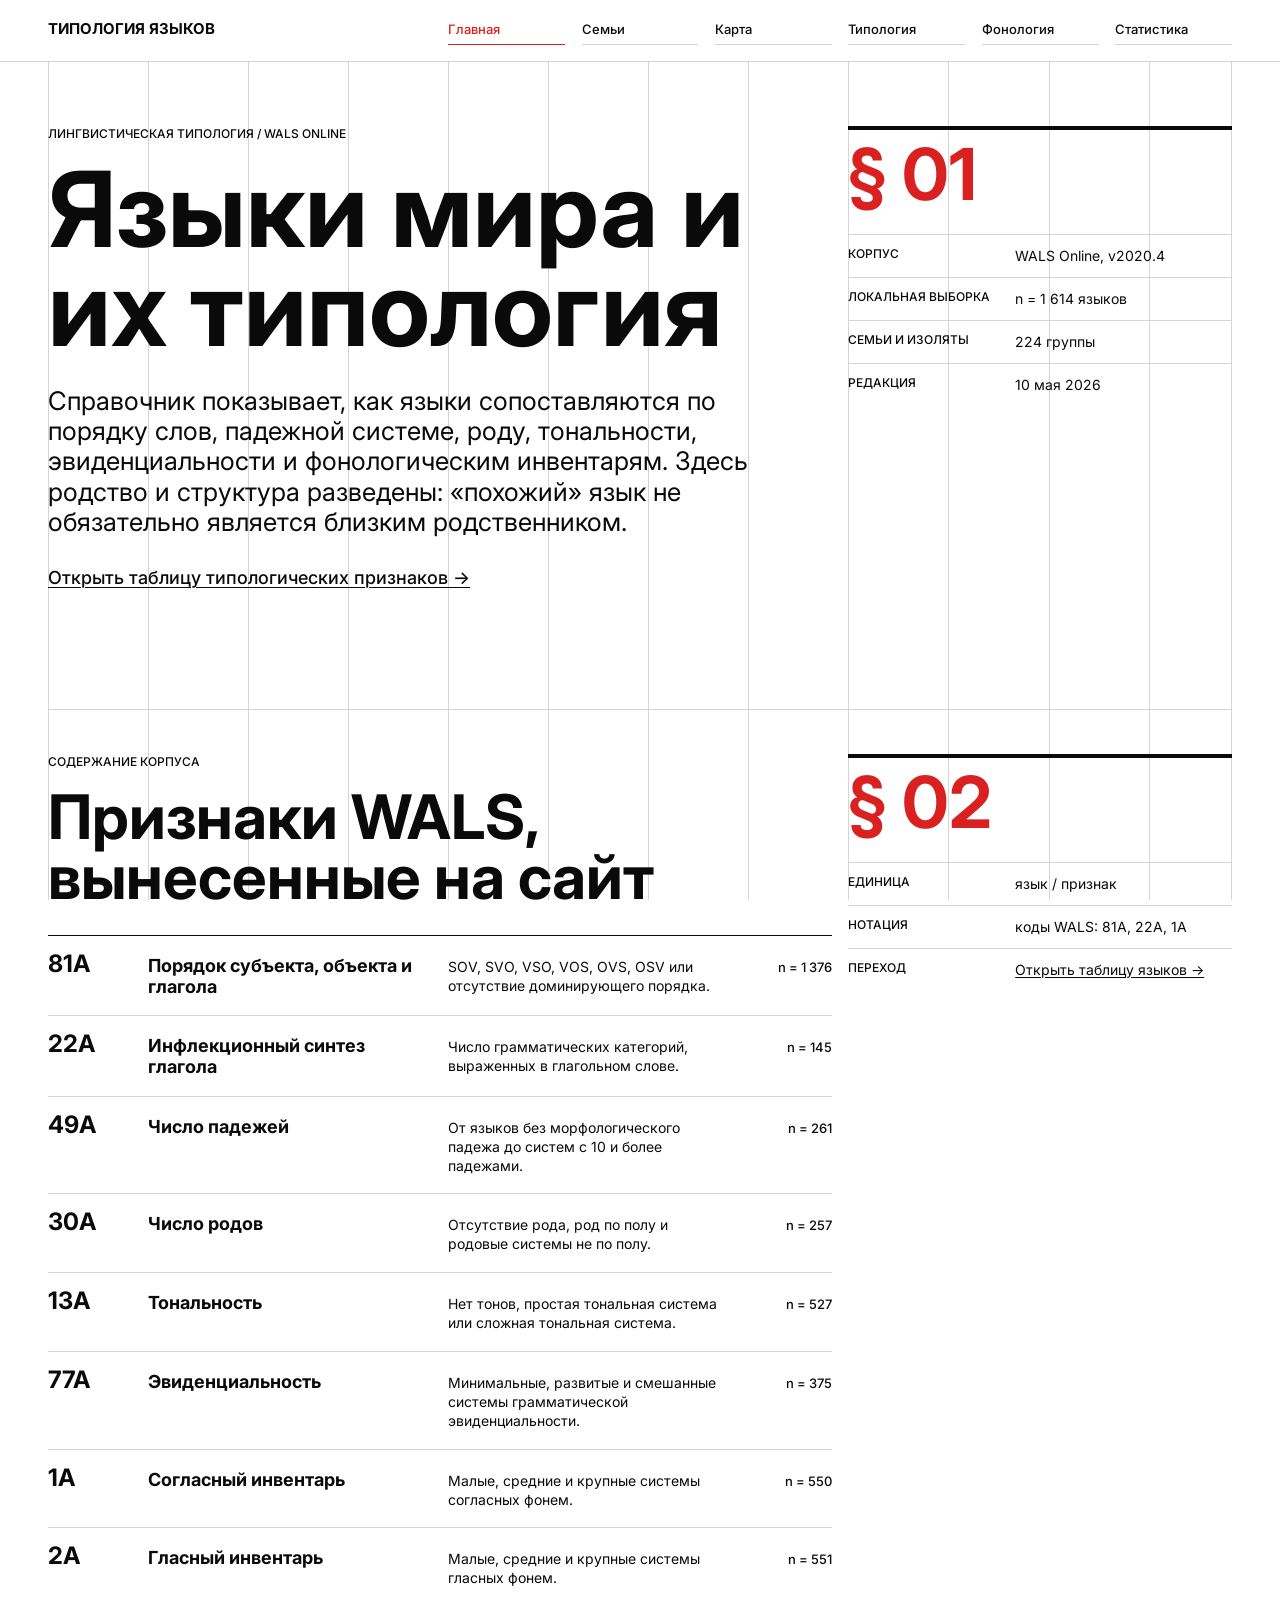
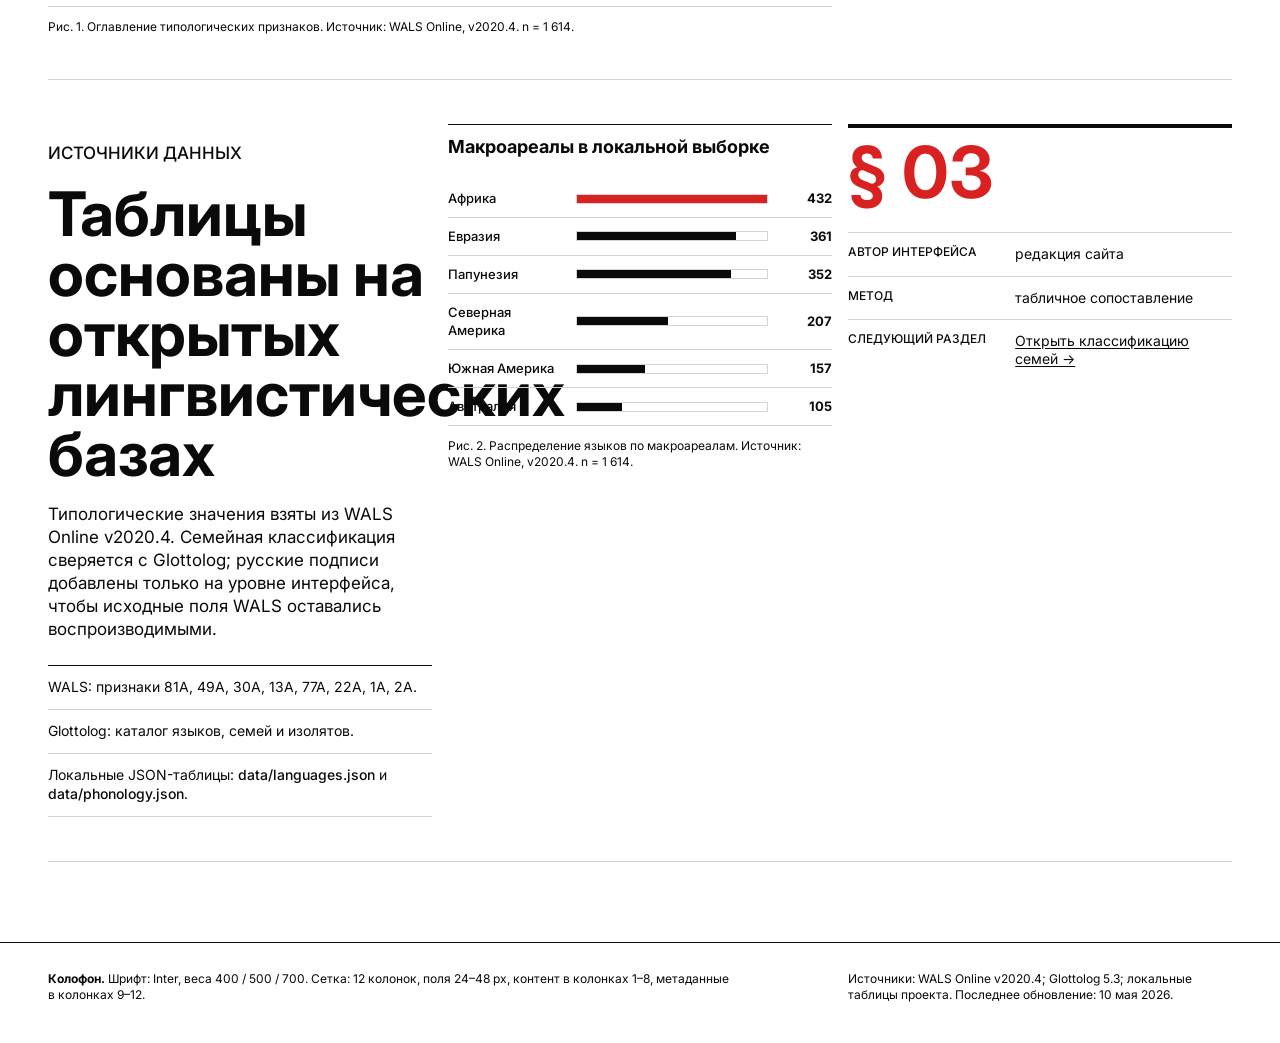
==== commit c29238d3: "newdesign" ====
--- a/index.html
+++ b/index.html
@@ -6,11 +6,17 @@
   <title>Языки мира и их типология</title>
   <link rel="preconnect" href="https://fonts.googleapis.com">
   <link rel="preconnect" href="https://fonts.gstatic.com" crossorigin>
-  <link href="https://fonts.googleapis.com/css2?family=Inter:wght@400;500;600&family=Lora:wght@400;500&display=swap" rel="stylesheet">
+  <link href="https://fonts.googleapis.com/css2?family=Inter:wght@400;500;700&display=swap" rel="stylesheet">
   <link rel="stylesheet" href="css/style.css">
 </head>
 <body data-page="home">
   <a class="skip-link" href="#main">К содержанию</a>
+  <div class="grid-overlay" aria-hidden="true">
+    <span></span><span></span><span></span><span></span>
+    <span></span><span></span><span></span><span></span>
+    <span></span><span></span><span></span><span></span>
+  </div>
+
   <header class="site-header">
     <nav class="nav" aria-label="Основная навигация">
       <a class="brand" href="index.html">Типология языков</a>
@@ -27,64 +33,196 @@
   </header>
 
   <main id="main">
-    <section class="hero hero-grid">
-      <div class="hero-copy">
-        <p class="eyebrow">Лингвистическая типология</p>
-        <h1>Языки мира и их типология</h1>
-        <p class="lead">Сайт показывает, как языки можно сравнивать по порядку слов, падежной системе, роду, тональности, эвиденциальности и фонологическим параметрам.</p>
-        <div class="hero-actions">
-          <a class="button primary" href="typology.html">Открыть таблицу</a>
-          <a class="button secondary" href="map.html">Посмотреть карту</a>
+    <section class="hero swiss-section" aria-labelledby="home-title">
+      <div class="section-main hero-copy">
+        <p class="section-kicker">Лингвистическая типология / WALS Online</p>
+        <h1 id="home-title">Языки мира и их типология</h1>
+        <p class="lead">Справочник показывает, как языки сопоставляются по порядку слов, падежной системе, роду, тональности, эвиденциальности и фонологическим инвентарям. Здесь родство и структура разведены: «похожий» язык не обязательно является близким родственником.</p>
+        <p class="text-link-row">
+          <a href="typology.html">Открыть таблицу типологических признаков →</a>
+        </p>
+      </div>
+      <aside class="meta-sidebar" aria-label="Метаданные раздела">
+        <p class="section-number">§&nbsp;01</p>
+        <dl>
+          <div>
+            <dt>Корпус</dt>
+            <dd>WALS Online, v2020.4</dd>
+          </div>
+          <div>
+            <dt>Локальная выборка</dt>
+            <dd>n&nbsp;=&nbsp;1&nbsp;614 языков</dd>
+          </div>
+          <div>
+            <dt>Семьи и изоляты</dt>
+            <dd>224 группы</dd>
+          </div>
+          <div>
+            <dt>Редакция</dt>
+            <dd>10&nbsp;мая&nbsp;2026</dd>
+          </div>
+        </dl>
+      </aside>
+    </section>
+
+    <section class="section swiss-section" aria-labelledby="contents-title">
+      <div class="section-main">
+        <div class="section-heading">
+          <p class="section-kicker">Содержание корпуса</p>
+          <h2 id="contents-title">Признаки WALS, вынесенные на сайт</h2>
         </div>
-      </div>
-      <figure class="hero-media">
-        <img src="https://commons.wikimedia.org/wiki/Special:FilePath/Rosetta_Stone.JPG" alt="Розеттский камень как пример многоязычного письменного памятника">
-        <figcaption>Розеттский камень: один из известных примеров сопоставления языков и письменностей.</figcaption>
-      </figure>
+
+        <div class="feature-grid" role="list" aria-label="Оглавление WALS-признаков">
+          <article class="toc-row" role="listitem">
+            <span class="feature-code">81A</span>
+            <h3>Порядок субъекта, объекта и глагола</h3>
+            <p>SOV, SVO, VSO, VOS, OVS, OSV или отсутствие доминирующего порядка.</p>
+            <span class="feature-count">n&nbsp;=&nbsp;1&nbsp;376</span>
+          </article>
+          <article class="toc-row" role="listitem">
+            <span class="feature-code">22A</span>
+            <h3>Инфлекционный синтез глагола</h3>
+            <p>Число грамматических категорий, выраженных в глагольном слове.</p>
+            <span class="feature-count">n&nbsp;=&nbsp;145</span>
+          </article>
+          <article class="toc-row" role="listitem">
+            <span class="feature-code">49A</span>
+            <h3>Число падежей</h3>
+            <p>От языков без морфологического падежа до систем с 10 и более падежами.</p>
+            <span class="feature-count">n&nbsp;=&nbsp;261</span>
+          </article>
+          <article class="toc-row" role="listitem">
+            <span class="feature-code">30A</span>
+            <h3>Число родов</h3>
+            <p>Отсутствие рода, род по полу и родовые системы не по полу.</p>
+            <span class="feature-count">n&nbsp;=&nbsp;257</span>
+          </article>
+          <article class="toc-row" role="listitem">
+            <span class="feature-code">13A</span>
+            <h3>Тональность</h3>
+            <p>Нет тонов, простая тональная система или сложная тональная система.</p>
+            <span class="feature-count">n&nbsp;=&nbsp;527</span>
+          </article>
+          <article class="toc-row" role="listitem">
+            <span class="feature-code">77A</span>
+            <h3>Эвиденциальность</h3>
+            <p>Минимальные, развитые и смешанные системы грамматической эвиденциальности.</p>
+            <span class="feature-count">n&nbsp;=&nbsp;375</span>
+          </article>
+          <article class="toc-row" role="listitem">
+            <span class="feature-code">1A</span>
+            <h3>Согласный инвентарь</h3>
+            <p>Малые, средние и крупные системы согласных фонем.</p>
+            <span class="feature-count">n&nbsp;=&nbsp;550</span>
+          </article>
+          <article class="toc-row" role="listitem">
+            <span class="feature-code">2A</span>
+            <h3>Гласный инвентарь</h3>
+            <p>Малые, средние и крупные системы гласных фонем.</p>
+            <span class="feature-count">n&nbsp;=&nbsp;551</span>
+          </article>
+        </div>
+
+        <figure class="data-figure">
+          <figcaption>Рис.&nbsp;1. Оглавление типологических признаков. Источник: WALS Online, v2020.4. n&nbsp;=&nbsp;1&nbsp;614.</figcaption>
+        </figure>
+      </div>
+      <aside class="meta-sidebar" aria-label="Метаданные раздела">
+        <p class="section-number">§&nbsp;02</p>
+        <dl>
+          <div>
+            <dt>Единица</dt>
+            <dd>язык / признак</dd>
+          </div>
+          <div>
+            <dt>Нотация</dt>
+            <dd>коды WALS: 81A, 22A, 1A</dd>
+          </div>
+          <div>
+            <dt>Переход</dt>
+            <dd><a href="typology.html">Открыть таблицу языков →</a></dd>
+          </div>
+        </dl>
+      </aside>
     </section>
 
-    <section class="section">
-      <div class="section-heading">
-        <p class="eyebrow">Что изучает типология</p>
-        <h2>Сравнение структур, а не родства</h2>
-      </div>
-      <div class="feature-grid">
-        <article class="info-card">
-          <h3>Порядок слов</h3>
-          <p>WALS 81A кодирует базовый порядок субъекта, объекта и глагола: SOV, SVO, VSO, VOS, OVS, OSV или отсутствие доминирующего порядка.</p>
-        </article>
-        <article class="info-card">
-          <h3>Морфология</h3>
-          <p>Морфологические показатели на сайте сопоставлены с WALS 20A и 22A: способ выражения грамматических значений и степень синтеза в глагольном слове.</p>
-        </article>
-        <article class="info-card">
-          <h3>Фонология</h3>
-          <p>Фонологическая страница использует WALS 1A, 2A и 13A: размер согласного инвентаря, качество гласных и наличие тонов.</p>
-        </article>
-      </div>
-    </section>
-
-    <section class="section split-section">
-      <div>
-        <p class="eyebrow">Источники данных</p>
-        <h2>Таблицы основаны на открытых лингвистических базах</h2>
-        <p>Типологические значения взяты из WALS Online v2020.4. Семейная классификация сверена с Glottolog, а оценки числа носителей округлены по справочным данным Wikipedia и связанным статьям.</p>
-        <ul class="source-list">
-          <li>WALS: признаки 81A, 49A, 30A, 13A, 77A, 20A, 22A, 1A, 2A.</li>
-          <li>Glottolog: общий каталог языков, семей и изолятов.</li>
-          <li>Wikimedia Commons: карты, IPA-таблица и изображения письменностей.</li>
-        </ul>
-      </div>
-      <figure class="image-panel">
-        <img src="https://commons.wikimedia.org/wiki/Special:FilePath/Phoenician_alphabet.svg" alt="Финикийский алфавит">
-        <figcaption>Финикийское письмо как пример исторически значимой алфавитной системы.</figcaption>
-      </figure>
+    <section class="section split-section swiss-section" aria-labelledby="sources-title">
+      <div class="section-main split-copy">
+        <div>
+          <p class="section-kicker">Источники данных</p>
+          <h2 id="sources-title">Таблицы основаны на открытых лингвистических базах</h2>
+          <p>Типологические значения взяты из WALS Online v2020.4. Семейная классификация сверяется с Glottolog; русские подписи добавлены только на уровне интерфейса, чтобы исходные поля WALS оставались воспроизводимыми.</p>
+          <ul class="source-list">
+            <li>WALS: признаки 81A, 49A, 30A, 13A, 77A, 22A, 1A, 2A.</li>
+            <li>Glottolog: каталог языков, семей и изолятов.</li>
+            <li>Локальные JSON-таблицы: <span>data/languages.json</span> и <span>data/phonology.json</span>.</li>
+          </ul>
+        </div>
+
+        <figure class="chart-panel">
+          <h3>Макроареалы в локальной выборке</h3>
+          <div class="bar-table" aria-label="Распределение языков по макроареалам">
+            <div class="bar-row">
+              <span>Африка</span>
+              <span class="bar-track"><span class="bar-fill is-100"></span></span>
+              <strong>432</strong>
+            </div>
+            <div class="bar-row">
+              <span>Евразия</span>
+              <span class="bar-track"><span class="bar-fill is-84"></span></span>
+              <strong>361</strong>
+            </div>
+            <div class="bar-row">
+              <span>Папунезия</span>
+              <span class="bar-track"><span class="bar-fill is-81"></span></span>
+              <strong>352</strong>
+            </div>
+            <div class="bar-row">
+              <span>Северная Америка</span>
+              <span class="bar-track"><span class="bar-fill is-48"></span></span>
+              <strong>207</strong>
+            </div>
+            <div class="bar-row">
+              <span>Южная Америка</span>
+              <span class="bar-track"><span class="bar-fill is-36"></span></span>
+              <strong>157</strong>
+            </div>
+            <div class="bar-row">
+              <span>Австралия</span>
+              <span class="bar-track"><span class="bar-fill is-24"></span></span>
+              <strong>105</strong>
+            </div>
+          </div>
+          <figcaption>Рис.&nbsp;2. Распределение языков по макроареалам. Источник: WALS Online, v2020.4. n&nbsp;=&nbsp;1&nbsp;614.</figcaption>
+        </figure>
+      </div>
+      <aside class="meta-sidebar" aria-label="Метаданные раздела">
+        <p class="section-number">§&nbsp;03</p>
+        <dl>
+          <div>
+            <dt>Автор интерфейса</dt>
+            <dd>редакция сайта</dd>
+          </div>
+          <div>
+            <dt>Метод</dt>
+            <dd>табличное сопоставление</dd>
+          </div>
+          <div>
+            <dt>Следующий раздел</dt>
+            <dd><a href="families.html">Открыть классификацию семей →</a></dd>
+          </div>
+        </dl>
+      </aside>
     </section>
   </main>
 
   <footer class="site-footer">
-    <p>Статический справочник. Данные WALS v2020.4, Glottolog 5.3, Wikipedia/Wikimedia Commons.</p>
+    <div class="footer-grid">
+      <p><strong>Колофон.</strong> Шрифт: Inter, веса 400 / 500 / 700. Сетка: 12 колонок, поля 24–48&nbsp;px, контент в колонках 1–8, метаданные в колонках 9–12.</p>
+      <p>Источники: WALS Online v2020.4; Glottolog 5.3; локальные таблицы проекта. Последнее обновление: 10&nbsp;мая&nbsp;2026.</p>
+    </div>
   </footer>
+
   <script src="js/main.js"></script>
 </body>
 </html>
--- a/css/style.css
+++ b/css/style.css
@@ -1,695 +1,555 @@
-/* =====================================================================
-   Academic Journal on Vellum — design tokens from DESIGN.md.
-   Anthropic Serif/Sans fall back to Lora/Inter (loaded from Google Fonts
-   in each HTML <head>); no raw violet/gradient theming beyond Terra Cotta.
-   ===================================================================== */
+/* Columns 1-12: International Typographic Style system, four color tokens only. */
 
 :root {
-  /* Colors */
-  --color-vellum-white: #faf9f5;
-  --color-ink-black: #141413;
-  --color-onyx: #1f1e1d;
-  --color-graphite: #3d3d3a;
-  --color-dusty-gray: #73726c;
-  --color-stone: #9c9a92;
-  --color-parchment: #dedcd1;
-  --color-snow-white: #ffffff;
-  --color-pale-azure: #ccdbe8;
-  --color-terra-cotta: #d97757;
-
-  --color-border: var(--color-parchment);
-  --color-border-strong: rgba(31, 30, 29, 0.3);
-  --color-border-subtle: rgba(31, 30, 29, 0.15);
-
-  /* Typography */
-  --font-serif: "Anthropic Serif", "Lora", ui-serif, Georgia, Cambria, "Times New Roman", Times, serif;
-  --font-sans: "Anthropic Sans", "Inter", ui-sans-serif, system-ui, -apple-system, BlinkMacSystemFont, "Segoe UI", Roboto, sans-serif;
-
-  /* Type scale (from DESIGN.md) */
-  --text-caption: 11px;
-  --text-body: 14px;
-  --text-body-lg: 15px;
-  --text-ui: 16px;
-  --text-subheading: 18px;
-  --text-heading: 24px;
-  --text-heading-lg: 30px;
-  --text-display: 56px;
-
-  /* Spacing (base unit 8px) */
-  --spacing-4: 4px;
-  --spacing-8: 8px;
-  --spacing-12: 12px;
-  --spacing-16: 16px;
-  --spacing-20: 20px;
-  --spacing-24: 24px;
-  --spacing-32: 32px;
-  --spacing-40: 40px;
-  --spacing-48: 48px;
-  --spacing-64: 64px;
-  --spacing-80: 80px;
-  --spacing-96: 96px;
-
-  /* Radii */
-  --radius-buttons: 9.6px;
-  --radius-inputs: 9.6px;
-  --radius-cards: 9.6px;
-  --radius-containers: 16px;
-  --radius-hero: 24px;
-  --radius-jumbo: 32px;
-
-  /* Soft shadow for the few places it is allowed (lightbox, popups) */
-  --shadow-soft: 0 1px 2px rgba(20, 20, 19, 0.04), 0 8px 24px rgba(20, 20, 19, 0.08);
-}
-
-* { box-sizing: border-box; }
+  --paper: #ffffff;
+  --ink: #0a0a0a;
+  --rule: #d4d4d4;
+  --accent: #d92121;
+
+  --font-sans: "Inter", "IBM Plex Sans", "Helvetica Neue", Arial, sans-serif;
+  --page-margin: clamp(24px, 4vw, 48px);
+  --gutter: clamp(12px, 1.3vw, 20px);
+  --column-count: 12;
+}
+
+* {
+  box-sizing: border-box;
+  border-radius: 0 !important;
+}
 
 html {
-  scroll-behavior: smooth;
-  background: var(--color-vellum-white);
+  background: var(--paper);
+  color: var(--ink);
 }
 
 body {
   margin: 0;
   min-width: 320px;
-  background: var(--color-vellum-white);
-  color: var(--color-ink-black);
+  background: var(--paper);
+  color: var(--ink);
   font-family: var(--font-sans);
-  font-size: var(--text-body-lg);
+  font-size: 16px;
   font-weight: 400;
-  line-height: 1.5;
+  line-height: 1.45;
   letter-spacing: 0;
   -webkit-font-smoothing: antialiased;
   -moz-osx-font-smoothing: grayscale;
 }
 
-img {
+.grid-overlay {
+  position: fixed;
+  inset: 0 var(--page-margin);
+  z-index: 0;
+  pointer-events: none;
+  display: grid;
+  grid-template-columns: repeat(12, minmax(0, 1fr));
+  gap: var(--gutter);
+}
+
+.grid-overlay span {
+  border-left: 1px solid var(--rule);
+}
+
+.grid-overlay span:last-child {
+  border-right: 1px solid var(--rule);
+}
+
+body > * {
+  position: relative;
+  z-index: 1;
+}
+
+img,
+svg {
   display: block;
   max-width: 100%;
 }
 
 a {
-  color: var(--color-ink-black);
-  text-decoration: none;
-  border-bottom: 1px solid transparent;
-  transition: border-color 160ms ease, color 160ms ease;
-}
-
-a:hover {
-  border-bottom-color: var(--color-ink-black);
+  color: var(--ink);
+  text-decoration: underline;
+  text-decoration-thickness: 1px;
+  text-underline-offset: 0.16em;
+}
+
+a:hover,
+a:focus-visible {
+  color: var(--accent);
+}
+
+button,
+input,
+select,
+textarea {
+  font: inherit;
 }
 
 .skip-link {
   position: absolute;
-  left: var(--spacing-16);
+  left: var(--page-margin);
   top: -80px;
-  z-index: 1200;
-  padding: var(--spacing-12) var(--spacing-16);
-  color: var(--color-snow-white);
-  background: var(--color-ink-black);
-  border: 0;
-  border-radius: var(--radius-buttons);
+  z-index: 100;
+  padding: 10px 14px;
+  color: var(--paper);
+  background: var(--ink);
+  border: 1px solid var(--ink);
 }
 
 .skip-link:focus {
-  top: var(--spacing-16);
-}
-
-/* ------------------------------------------------------------------ */
-/* Header / navigation                                                */
-/* ------------------------------------------------------------------ */
-
+  top: 16px;
+}
+
+/* Columns 1-12: navigation spans the full grid. */
 .site-header {
-  position: sticky;
-  top: 0;
-  z-index: 1000;
-  background: rgba(250, 249, 245, 0.88);
-  border-bottom: 1px solid var(--color-border);
-  backdrop-filter: blur(14px);
-  -webkit-backdrop-filter: blur(14px);
+  border-bottom: 1px solid var(--rule);
+  background: var(--paper);
 }
 
 .nav {
-  max-width: 1180px;
-  margin: 0 auto;
-  padding: var(--spacing-16) var(--spacing-24);
-  display: flex;
-  align-items: center;
-  justify-content: space-between;
-  gap: var(--spacing-24);
+  display: grid;
+  grid-template-columns: repeat(12, minmax(0, 1fr));
+  gap: var(--gutter);
+  align-items: baseline;
+  padding: 18px var(--page-margin) 16px;
 }
 
 .brand {
-  color: var(--color-ink-black);
-  font-family: var(--font-serif);
-  font-size: var(--text-subheading);
-  font-weight: 400;
-  line-height: 1.25;
-  white-space: nowrap;
-  border: 0;
-}
-
-.brand:hover {
-  color: var(--color-graphite);
-  border: 0;
+  grid-column: 1 / span 3;
+  font-size: 15px;
+  font-weight: 700;
+  text-decoration: none;
+  text-transform: uppercase;
 }
 
 .nav-links {
-  display: flex;
-  align-items: center;
-  justify-content: flex-end;
-  flex-wrap: wrap;
-  gap: var(--spacing-20);
+  grid-column: 5 / span 8;
+  display: grid;
+  grid-template-columns: repeat(6, minmax(0, 1fr));
+  gap: var(--gutter);
 }
 
 .nav-links a {
-  position: relative;
-  color: var(--color-graphite);
-  font-size: var(--text-body-lg);
-  line-height: 1.4;
-  padding: 0;
-  border: 0;
-}
-
-.nav-links a:hover {
-  color: var(--color-ink-black);
-  border: 0;
+  padding-bottom: 6px;
+  border-bottom: 1px solid var(--rule);
+  font-size: 13px;
+  font-weight: 500;
+  line-height: 1.2;
+  text-decoration: none;
 }
 
 .nav-links a.active {
-  color: var(--color-ink-black);
-  font-weight: 500;
-}
-
-.nav-links a.active::after {
-  content: "";
-  position: absolute;
-  left: 0;
-  right: 0;
-  bottom: -6px;
-  height: 1px;
-  background: var(--color-terra-cotta);
+  color: var(--accent);
+  border-bottom-color: var(--accent);
 }
 
 .nav-toggle {
   display: none;
-  min-height: 40px;
-  padding: 0 var(--spacing-16);
-  border: 1px solid var(--color-border-strong);
-  border-radius: var(--radius-buttons);
-  color: var(--color-ink-black);
-  background: transparent;
-  font: inherit;
-  font-size: var(--text-body-lg);
-  cursor: pointer;
-}
-
-/* ------------------------------------------------------------------ */
-/* Layout                                                              */
-/* ------------------------------------------------------------------ */
+  grid-column: 10 / span 3;
+  min-height: 44px;
+  padding: 0 12px;
+  color: var(--ink);
+  background: var(--paper);
+  border: 1px solid var(--ink);
+  font-size: 14px;
+  font-weight: 500;
+  text-align: left;
+}
 
 main {
-  max-width: 1180px;
-  margin: 0 auto;
-  padding: 0 var(--spacing-24) var(--spacing-80);
-}
-
-.hero,
+  padding: 0 var(--page-margin) 80px;
+}
+
+/* Columns 1-8: content. Columns 9-12: permanent metadata sidebar. */
+.swiss-section {
+  display: grid;
+  grid-template-columns: repeat(12, minmax(0, 1fr));
+  gap: var(--gutter);
+  padding: 44px 0 52px;
+  border-bottom: 1px solid var(--rule);
+}
+
+.section-main {
+  grid-column: 1 / span 8;
+}
+
+.meta-sidebar {
+  grid-column: 9 / span 4;
+  align-self: start;
+  border-top: 4px solid var(--ink);
+  padding-top: 12px;
+}
+
+.hero {
+  min-height: 72vh;
+  align-items: start;
+  padding-top: 64px;
+}
+
+.section-kicker,
+.eyebrow {
+  margin: 0 0 18px;
+  font-size: 12px;
+  font-weight: 500;
+  line-height: 1.25;
+  text-transform: uppercase;
+}
+
+h1,
+h2,
+h3,
+p {
+  margin: 0;
+}
+
+h1,
+h2,
+h3 {
+  color: var(--ink);
+  font-family: var(--font-sans);
+  font-weight: 700;
+  letter-spacing: 0;
+}
+
+h1 {
+  max-width: 980px;
+  font-size: clamp(72px, 8.2vw, 120px);
+  line-height: 0.95;
+}
+
+h2 {
+  max-width: 860px;
+  font-size: clamp(40px, 4.8vw, 78px);
+  line-height: 0.98;
+}
+
+h3 {
+  font-size: 18px;
+  line-height: 1.15;
+}
+
+.lead {
+  max-width: 760px;
+  margin-top: 28px;
+  font-size: clamp(22px, 2vw, 30px);
+  line-height: 1.18;
+}
+
+.text-link-row {
+  margin-top: 28px;
+  font-size: 18px;
+  font-weight: 500;
+}
+
+.section-number {
+  margin: 0 0 26px;
+  color: var(--accent);
+  font-size: clamp(54px, 5.6vw, 86px);
+  font-weight: 700;
+  line-height: 0.92;
+}
+
+.meta-sidebar dl {
+  margin: 0;
+}
+
+.meta-sidebar div {
+  display: grid;
+  grid-template-columns: minmax(88px, 1fr) minmax(0, 1.4fr);
+  gap: 12px;
+  padding: 12px 0;
+  border-top: 1px solid var(--rule);
+}
+
+.meta-sidebar dt {
+  font-size: 12px;
+  font-weight: 500;
+  line-height: 1.2;
+  text-transform: uppercase;
+}
+
+.meta-sidebar dd {
+  margin: 0;
+  font-size: 14px;
+  line-height: 1.3;
+}
+
+.section-heading {
+  margin-bottom: 28px;
+}
+
+/* Columns 1-8: the former feature grid is now a dense contents table. */
+.feature-grid {
+  display: grid;
+  grid-template-columns: repeat(8, minmax(0, 1fr));
+  border-top: 1px solid var(--ink);
+}
+
+.toc-row {
+  grid-column: 1 / -1;
+  display: grid;
+  grid-template-columns: repeat(8, minmax(0, 1fr));
+  gap: var(--gutter);
+  align-items: baseline;
+  padding: 16px 0 18px;
+  border-bottom: 1px solid var(--rule);
+}
+
+.feature-code {
+  grid-column: 1 / span 1;
+  color: var(--ink);
+  font-size: 24px;
+  font-weight: 700;
+  line-height: 1;
+}
+
+.toc-row h3 {
+  grid-column: 2 / span 3;
+}
+
+.toc-row p {
+  grid-column: 5 / span 3;
+  font-size: 14px;
+  line-height: 1.35;
+}
+
+.feature-count {
+  grid-column: 8 / span 1;
+  justify-self: end;
+  font-size: 13px;
+  font-weight: 500;
+  white-space: nowrap;
+}
+
+figure {
+  margin: 0;
+}
+
+.data-figure {
+  margin-top: 12px;
+}
+
+figcaption,
+.table-footnote,
+.note {
+  color: var(--ink);
+  font-size: 12px;
+  font-weight: 400;
+  line-height: 1.35;
+}
+
+.split-copy {
+  display: grid;
+  grid-template-columns: repeat(8, minmax(0, 1fr));
+  gap: var(--gutter);
+}
+
+.split-copy > div {
+  grid-column: 1 / span 4;
+}
+
+.split-copy > figure {
+  grid-column: 5 / span 4;
+}
+
+.split-copy p {
+  margin-top: 18px;
+  font-size: 17px;
+  line-height: 1.36;
+}
+
+.source-list {
+  margin: 24px 0 0;
+  padding: 0;
+  list-style: none;
+  border-top: 1px solid var(--ink);
+}
+
+.source-list li {
+  padding: 12px 0;
+  border-bottom: 1px solid var(--rule);
+  font-size: 14px;
+  line-height: 1.35;
+}
+
+.source-list span {
+  font-weight: 500;
+}
+
+.chart-panel {
+  border-top: 1px solid var(--ink);
+  padding-top: 12px;
+}
+
+.chart-panel h3 {
+  margin-bottom: 22px;
+}
+
+.bar-table {
+  display: grid;
+  gap: 0;
+}
+
+.bar-row {
+  display: grid;
+  grid-template-columns: minmax(112px, 1.2fr) minmax(140px, 2fr) 52px;
+  gap: 12px;
+  align-items: center;
+  padding: 9px 0;
+  border-bottom: 1px solid var(--rule);
+  font-size: 13px;
+}
+
+.bar-row span {
+  font-weight: 500;
+}
+
+.bar-row strong {
+  justify-self: end;
+  font-size: 13px;
+  font-weight: 700;
+}
+
+.bar-track {
+  display: block;
+  width: 100%;
+  height: 10px;
+  border: 1px solid var(--rule);
+  background: var(--paper);
+}
+
+.bar-fill {
+  display: block;
+  height: 100%;
+  background: var(--ink);
+}
+
+.bar-row:first-child .bar-fill {
+  background: var(--accent);
+}
+
+.is-100 { width: 100%; }
+.is-84 { width: 84%; }
+.is-81 { width: 81%; }
+.is-48 { width: 48%; }
+.is-36 { width: 36%; }
+.is-24 { width: 24%; }
+
+.chart-panel figcaption {
+  margin-top: 12px;
+}
+
+/* Generic pages: keep columns 1-8 text and columns 9-12 metadata-compatible. */
 .page-hero,
 .section {
-  margin-top: var(--spacing-48);
-}
-
-.hero {
-  padding: var(--spacing-32) 0;
-}
-
-.hero-grid,
-.split-section,
-.chart-grid,
-.map-layout,
-.source-grid,
-.feature-grid,
-.stat-grid,
-.image-strip {
-  display: grid;
-  gap: var(--spacing-32);
-}
-
-.hero-grid {
-  grid-template-columns: minmax(0, 1.1fr) minmax(300px, 0.9fr);
-  align-items: center;
-}
-
-.hero-copy,
-.page-hero {
-  padding: 0;
-}
-
-.page-hero {
-  max-width: 820px;
-  padding: var(--spacing-24) 0 var(--spacing-16);
-  border-bottom: 1px solid var(--color-border);
-  margin-bottom: var(--spacing-24);
-}
-
-.eyebrow {
-  margin: 0 0 var(--spacing-12);
-  color: var(--color-dusty-gray);
-  font-size: var(--text-caption);
-  font-weight: 500;
-  line-height: 1.45;
-  letter-spacing: 0.08em;
-  text-transform: uppercase;
-}
-
-h1, h2, h3 {
-  margin: 0;
-  color: var(--color-ink-black);
-  font-family: var(--font-serif);
-  letter-spacing: 0;
-}
-
-h1 {
-  max-width: 780px;
-  font-size: var(--text-display);
-  font-weight: 330;
-  line-height: 1.07;
-}
-
-h2 {
-  font-size: var(--text-heading-lg);
-  font-weight: 400;
-  line-height: 1.2;
-}
-
-h3 {
-  font-size: var(--text-heading);
-  font-weight: 400;
-  line-height: 1.25;
-}
-
-p {
-  margin: var(--spacing-12) 0 0;
-}
-
-.lead {
-  max-width: 720px;
-  color: var(--color-graphite);
-  font-size: var(--text-subheading);
-  line-height: 1.5;
-}
-
-.hero-actions {
-  display: flex;
-  flex-wrap: wrap;
-  gap: var(--spacing-12);
-  margin-top: var(--spacing-24);
-}
-
-/* ------------------------------------------------------------------ */
-/* Buttons                                                             */
-/* ------------------------------------------------------------------ */
-
-.button {
-  display: inline-flex;
-  align-items: center;
-  justify-content: center;
-  min-height: 44px;
-  padding: 12px var(--spacing-20);
-  border-radius: var(--radius-buttons);
-  font: inherit;
-  font-weight: 500;
-  line-height: 1;
-  text-decoration: none;
-  border: 1px solid transparent;
-  cursor: pointer;
-  transition: background-color 160ms ease, color 160ms ease, border-color 160ms ease;
-}
-
-.button.primary {
-  color: var(--color-snow-white);
-  background: var(--color-ink-black);
-  border-color: var(--color-ink-black);
-}
-
-.button.primary:hover {
-  background: var(--color-onyx);
-  border-color: var(--color-onyx);
-  color: var(--color-snow-white);
-}
-
-.button.secondary {
-  color: var(--color-ink-black);
-  background: transparent;
-  border-color: var(--color-border-strong);
-}
-
-.button.secondary:hover {
-  background: var(--color-snow-white);
-  border-color: var(--color-ink-black);
-}
-
-/* ------------------------------------------------------------------ */
-/* Cards (shared container shape)                                      */
-/* ------------------------------------------------------------------ */
-
-.hero-media,
+  display: grid;
+  grid-template-columns: repeat(12, minmax(0, 1fr));
+  gap: var(--gutter);
+  padding: 44px 0;
+  border-bottom: 1px solid var(--rule);
+}
+
+.page-hero > *,
+.section > :not(.meta-sidebar) {
+  grid-column: 1 / span 8;
+}
+
+.page-hero .lead {
+  max-width: 760px;
+}
+
 .image-panel,
 .image-strip figure,
-.chart-panel,
 .info-card,
-.notice,
 .stat-card,
 .map-aside,
-.table-wrap {
-  background: var(--color-snow-white);
-  border: 1px solid var(--color-border);
-  border-radius: var(--radius-cards);
-}
-
-.hero-media,
+.notice,
+.table-wrap,
+.chart-panel.large {
+  background: var(--paper);
+  border: 1px solid var(--rule);
+}
+
 .image-panel,
 .image-strip figure {
-  margin: 0;
   overflow: hidden;
 }
 
-.hero-media {
-  padding: var(--spacing-12);
-}
-
-.hero-media img,
 .image-panel img,
 .image-strip img {
   width: 100%;
-  border-radius: calc(var(--radius-cards) - 2px);
-  background: var(--color-vellum-white);
-}
-
-.hero-media img {
-  height: 480px;
-  object-fit: cover;
-}
-
-.image-panel img,
-.image-strip img {
-  height: 300px;
-  object-fit: contain;
-  padding: var(--spacing-12);
-}
-
-figcaption {
-  padding: var(--spacing-12) var(--spacing-16);
-  color: var(--color-dusty-gray);
-  font-size: var(--text-caption);
-  line-height: 1.5;
-  border-top: 1px solid var(--color-border);
-}
-
-.image-panel figcaption,
-.image-strip figure figcaption,
-.hero-media figcaption {
-  background: var(--color-vellum-white);
-}
-
-.section { padding: 0; }
-
-.section-heading {
-  margin-bottom: var(--spacing-24);
-}
-
-/* ------------------------------------------------------------------ */
-/* Content cards (feature grid, stats, notice, split section)          */
-/* ------------------------------------------------------------------ */
-
-.feature-grid {
-  grid-template-columns: repeat(3, minmax(0, 1fr));
+  height: auto;
+  background: var(--paper);
 }
 
 .info-card,
-.stat-card {
-  padding: var(--spacing-24);
-  transition: border-color 160ms ease;
-}
-
-.info-card:hover,
-.stat-card:hover {
-  border-color: var(--color-border-strong);
-}
-
-.info-card h3 {
-  font-size: var(--text-heading);
+.stat-card,
+.notice,
+.map-aside,
+.chart-panel.large {
+  padding: 20px;
 }
 
 .info-card p,
 .stat-card span {
-  color: var(--color-graphite);
-}
-
-.info-card a {
-  display: inline-flex;
-  margin-top: var(--spacing-16);
-  color: var(--color-ink-black);
-  font-weight: 500;
-  border-bottom: 1px solid var(--color-ink-black);
-}
-
-.split-section {
-  grid-template-columns: minmax(0, 1fr) minmax(280px, 0.8fr);
-  align-items: center;
-  padding: var(--spacing-32);
-  background: var(--color-snow-white);
-  border: 1px solid var(--color-border);
-  border-radius: var(--radius-containers);
-}
-
-.source-list {
-  margin: var(--spacing-16) 0 0;
-  padding-left: var(--spacing-20);
-  color: var(--color-graphite);
-}
-
-.source-list li + li {
-  margin-top: var(--spacing-8);
-}
-
-.source-list li::marker {
-  color: var(--color-terra-cotta);
-}
-
-.notice {
-  padding: var(--spacing-20) var(--spacing-24);
-  margin-bottom: var(--spacing-24);
-  color: var(--color-graphite);
-  background: var(--color-vellum-white);
-  border-left: 3px solid var(--color-parchment);
-}
-
-.notice strong {
-  color: var(--color-ink-black);
-  font-weight: 500;
-}
-
-.notice.is-error {
-  color: var(--color-ink-black);
-  background: rgba(217, 119, 87, 0.08);
-  border-left-color: var(--color-terra-cotta);
-}
-
-/* ------------------------------------------------------------------ */
-/* Tables (static + Tabulator)                                         */
-/* ------------------------------------------------------------------ */
+  margin-top: 10px;
+}
+
+.stat-card strong {
+  display: block;
+  font-size: 34px;
+  font-weight: 700;
+  line-height: 1;
+}
 
 .table-wrap {
   width: 100%;
   overflow-x: auto;
-  padding: 0;
 }
 
 .data-table {
   width: 100%;
-  min-width: 980px;
+  min-width: 920px;
   border-collapse: collapse;
-  color: var(--color-ink-black);
-  font-family: var(--font-sans);
-  font-size: var(--text-body);
-  line-height: 1.5;
-}
-
-.compact-table {
-  min-width: 760px;
+  font-size: 13px;
+  line-height: 1.35;
 }
 
 .data-table caption {
-  padding: var(--spacing-20) var(--spacing-24);
+  padding: 16px 0;
   text-align: left;
-  color: var(--color-ink-black);
-  font-family: var(--font-serif);
-  font-size: var(--text-heading);
-  font-weight: 400;
-  line-height: 1.2;
+  font-size: 28px;
+  font-weight: 700;
+  line-height: 1.1;
 }
 
 .data-table th,
 .data-table td {
-  padding: var(--spacing-12) var(--spacing-16);
+  padding: 10px 12px;
   text-align: left;
   vertical-align: top;
-  border-top: 1px solid var(--color-border);
+  border-top: 1px solid var(--rule);
 }
 
 .data-table th {
-  color: var(--color-dusty-gray);
-  background: var(--color-vellum-white);
-  font-size: var(--text-caption);
-  font-weight: 500;
-  line-height: 1.45;
-  letter-spacing: 0.06em;
+  font-size: 11px;
+  font-weight: 500;
   text-transform: uppercase;
 }
 
-.data-table tbody tr {
-  transition: background 120ms ease;
-}
-
-.data-table tbody tr:nth-child(even) {
-  background: rgba(222, 220, 209, 0.22);
-}
-
-.data-table tbody tr:hover {
-  background: rgba(222, 220, 209, 0.45);
-}
-
-/* Tabulator hosts */
-.data-table-host { min-width: 980px; }
-.compact-table-host { min-width: 760px; }
-
-.tabulator {
-  background: var(--color-snow-white);
-  border: 0;
-  border-radius: var(--radius-cards);
-  color: var(--color-ink-black);
-  font-family: var(--font-sans);
-  font-size: var(--text-body);
-  line-height: 1.5;
-}
-
-.tabulator .tabulator-header {
-  background: var(--color-vellum-white);
-  border-bottom: 1px solid var(--color-border);
-  color: var(--color-dusty-gray);
-  font-weight: 500;
-}
-
-.tabulator .tabulator-header .tabulator-col {
-  background: var(--color-vellum-white);
-  border-right: 1px solid var(--color-border);
-}
-
-.tabulator .tabulator-header .tabulator-col .tabulator-col-content {
-  padding: var(--spacing-12) var(--spacing-16);
-}
-
-.tabulator .tabulator-header .tabulator-col .tabulator-col-title {
-  font-size: var(--text-caption);
-  font-weight: 500;
-  line-height: 1.45;
-  letter-spacing: 0.06em;
-  text-transform: uppercase;
-  color: var(--color-dusty-gray);
-}
-
-.tabulator .tabulator-row {
-  background: transparent;
-  border-bottom: 1px solid var(--color-border);
-  min-height: 0;
-  color: var(--color-ink-black);
-}
-
-.tabulator .tabulator-row.tabulator-row-even {
-  background: rgba(222, 220, 209, 0.22);
-}
-
-.tabulator .tabulator-row:hover,
-.tabulator .tabulator-row.tabulator-row-even:hover {
-  background: rgba(222, 220, 209, 0.5);
-}
-
-.tabulator .tabulator-row .tabulator-cell {
-  padding: var(--spacing-12) var(--spacing-16);
-  border-right: 1px solid var(--color-border);
-  vertical-align: top;
-}
-
-.tabulator .tabulator-footer {
-  background: var(--color-vellum-white);
-  border-top: 1px solid var(--color-border);
-  color: var(--color-graphite);
-  padding: var(--spacing-12) var(--spacing-16);
-  font-size: var(--text-caption);
-}
-
-.tabulator .tabulator-footer .tabulator-page {
-  min-height: 34px;
-  margin-left: var(--spacing-4);
-  padding: var(--spacing-8) var(--spacing-12);
-  color: var(--color-ink-black);
-  background: var(--color-snow-white);
-  border: 1px solid var(--color-border-subtle);
-  border-radius: var(--radius-buttons);
-  font: inherit;
-  cursor: pointer;
-  opacity: 1;
-}
-
-.tabulator .tabulator-footer .tabulator-page.active,
-.tabulator .tabulator-footer .tabulator-page:not(.disabled):hover {
-  color: var(--color-snow-white);
-  background: var(--color-ink-black);
-  border-color: var(--color-ink-black);
-}
-
-.tabulator .tabulator-footer .tabulator-page.disabled {
-  color: var(--color-stone);
-  background: var(--color-vellum-white);
-  border-color: var(--color-border);
-  cursor: not-allowed;
-}
-
-.tabulator .tabulator-footer .tabulator-page-size {
-  min-height: 34px;
-  margin: 0 var(--spacing-8);
-  padding: var(--spacing-4) var(--spacing-8);
-  color: var(--color-ink-black);
-  background: var(--color-snow-white);
-  border: 1px solid var(--color-border-subtle);
-  border-radius: var(--radius-inputs);
-  font: inherit;
-}
-
-/* ------------------------------------------------------------------ */
-/* Table filters (selects + free-text search)                          */
-/* ------------------------------------------------------------------ */
-
 .table-filters {
   display: grid;
   grid-template-columns: repeat(auto-fit, minmax(180px, 1fr));
-  gap: var(--spacing-12);
-  margin: 0 0 var(--spacing-16);
-  padding: var(--spacing-20) var(--spacing-24);
-  background: var(--color-vellum-white);
-  border: 1px solid var(--color-border);
-  border-radius: var(--radius-cards);
+  gap: 12px;
+  margin-bottom: 16px;
+  padding: 16px;
+  border: 1px solid var(--rule);
 }
 
 .table-filters label {
   display: grid;
-  gap: var(--spacing-8);
-  color: var(--color-graphite);
-  font-size: var(--text-caption);
-  font-weight: 500;
-  line-height: 1.35;
-  letter-spacing: 0.04em;
+  gap: 7px;
+  font-size: 11px;
+  font-weight: 500;
   text-transform: uppercase;
 }
 
@@ -697,443 +557,241 @@
 .table-filters input[type="search"] {
   width: 100%;
   min-height: 40px;
-  padding: var(--spacing-8) var(--spacing-12);
-  color: var(--color-ink-black);
-  background: var(--color-snow-white);
-  border: 1px solid var(--color-border-subtle);
-  border-radius: var(--radius-inputs);
-  font: inherit;
-  font-size: var(--text-body-lg);
-  font-weight: 400;
-  text-transform: none;
-  letter-spacing: 0;
-  outline: 0;
-}
-
-.table-filters select:focus,
-.table-filters input[type="search"]:focus {
-  border-color: var(--color-ink-black);
-  box-shadow: 0 0 0 3px rgba(20, 20, 19, 0.06);
-}
-
-.table-filters .table-filter-search {
-  grid-column: 1 / -1;
-}
-
-.table-filters input[type="search"]::placeholder {
-  color: var(--color-stone);
-}
-
-.table-footnote {
-  max-width: 980px;
-  margin: var(--spacing-16) 0 0;
-  color: var(--color-dusty-gray);
-  font-size: var(--text-body);
-  line-height: 1.6;
-}
-
-.table-footnote strong {
-  color: var(--color-ink-black);
-  font-weight: 500;
-}
-
-/* ------------------------------------------------------------------ */
-/* Map                                                                 */
-/* ------------------------------------------------------------------ */
-
-.map-layout {
-  grid-template-columns: minmax(0, 1fr) 280px;
-  align-items: stretch;
+  padding: 8px 10px;
+  color: var(--ink);
+  background: var(--paper);
+  border: 1px solid var(--ink);
+}
+
+.button,
+.tabulator .tabulator-footer .tabulator-page,
+.image-lightbox-close {
+  display: inline-flex;
+  align-items: center;
+  justify-content: flex-start;
+  min-height: 44px;
+  padding: 10px 14px;
+  color: var(--ink);
+  background: var(--paper);
+  border: 1px solid var(--ink);
+  font-weight: 500;
+  text-decoration: none;
+}
+
+.button.primary,
+.tabulator .tabulator-footer .tabulator-page.active {
+  color: var(--paper);
+  background: var(--ink);
+}
+
+.button:hover,
+.tabulator .tabulator-footer .tabulator-page:not(.disabled):hover {
+  color: var(--paper);
+  background: var(--accent);
+  border-color: var(--accent);
+}
+
+.map-layout,
+.chart-grid,
+.stat-grid,
+.image-strip,
+.source-grid {
+  display: grid;
+  grid-template-columns: repeat(12, minmax(0, 1fr));
+  gap: var(--gutter);
+}
+
+.language-map,
+.chart-panel,
+.stat-grid,
+.image-strip,
+.source-grid {
+  grid-column: 1 / span 8;
 }
 
 .language-map {
-  height: 620px;
-  min-height: 420px;
-  background: var(--color-vellum-white);
-  border: 1px solid var(--color-border);
-  border-radius: var(--radius-cards);
+  min-height: 540px;
+  border: 1px solid var(--rule);
 }
 
 .map-aside {
-  padding: var(--spacing-24);
-  background: var(--color-vellum-white);
-}
-
-.map-aside h2 {
-  font-size: var(--text-heading);
-}
-
-.legend-list {
-  display: grid;
-  gap: var(--spacing-8);
-  margin-top: var(--spacing-16);
-}
-
-.legend-item {
-  display: flex;
-  align-items: center;
-  gap: var(--spacing-8);
-  color: var(--color-graphite);
-  font-size: var(--text-body);
-  line-height: 1.45;
+  grid-column: 9 / span 4;
+}
+
+.tabulator {
+  border: 1px solid var(--rule);
+  background: var(--paper);
+  color: var(--ink);
+  font-family: var(--font-sans);
+  font-size: 13px;
+}
+
+.tabulator .tabulator-header,
+.tabulator .tabulator-header .tabulator-col,
+.tabulator .tabulator-row,
+.tabulator .tabulator-footer {
+  background: var(--paper);
+  border-color: var(--rule);
+  color: var(--ink);
+}
+
+.tabulator .tabulator-row .tabulator-cell,
+.tabulator .tabulator-header .tabulator-col {
+  border-right: 1px solid var(--rule);
+}
+
+.leaflet-container,
+.leaflet-control-attribution,
+.leaflet-bar a,
+.leaflet-popup-content-wrapper,
+.leaflet-popup-tip {
+  background: var(--paper);
+  color: var(--ink);
+  box-shadow: none !important;
+}
+
+.leaflet-bar,
+.leaflet-control-zoom,
+.leaflet-popup-content-wrapper {
+  border: 1px solid var(--rule);
 }
 
 .legend-swatch {
-  width: 12px;
-  height: 12px;
-  flex: 0 0 auto;
-  border: 2px solid var(--color-snow-white);
-  border-radius: 999px;
-  box-shadow: 0 0 0 1px var(--color-border-subtle);
-}
-
-.note {
-  color: var(--color-dusty-gray);
-  font-size: var(--text-caption);
-  line-height: 1.5;
-}
-
-/* Leaflet theme overrides (the official leaflet.css handles layout). */
-.leaflet-container {
-  background: var(--color-vellum-white);
-  color: var(--color-ink-black);
-  font-family: var(--font-sans);
-  outline: 0;
-}
-
-.leaflet-control-attribution {
-  padding: var(--spacing-4) var(--spacing-8);
-  color: var(--color-dusty-gray);
-  background: rgba(250, 249, 245, 0.92);
-  border-radius: var(--radius-buttons);
-  font-size: 10px;
-  box-shadow: none;
-}
-
-.leaflet-bar,
-.leaflet-control-zoom {
-  overflow: hidden;
-  border: 1px solid var(--color-border);
-  border-radius: var(--radius-buttons);
-  box-shadow: none;
-}
-
-.leaflet-bar a,
-.leaflet-control-zoom a {
-  width: 34px;
-  height: 34px;
-  color: var(--color-ink-black);
-  background: var(--color-snow-white);
-  border-bottom: 1px solid var(--color-border);
-  font-size: 18px;
-  line-height: 34px;
-  text-align: center;
-  border-radius: 0;
-}
-
-.leaflet-bar a:last-child,
-.leaflet-control-zoom a:last-child {
-  border-bottom: 0;
-}
-
-.leaflet-bar a:hover,
-.leaflet-control-zoom a:hover {
-  color: var(--color-snow-white);
-  background: var(--color-ink-black);
-}
-
-.leaflet-popup-content-wrapper {
-  padding: var(--spacing-4);
-  background: var(--color-snow-white);
-  border: 1px solid var(--color-border);
-  border-radius: var(--radius-cards);
-  box-shadow: var(--shadow-soft);
-}
-
-.leaflet-popup-content {
-  min-width: 170px;
-  margin: var(--spacing-12);
-  color: var(--color-graphite);
-  font-size: var(--text-body);
-  line-height: 1.5;
-  text-align: left;
-}
-
-.leaflet-popup-content strong {
-  color: var(--color-ink-black);
-  font-family: var(--font-serif);
-  font-size: var(--text-subheading);
-  font-weight: 400;
-}
-
-.leaflet-popup-tip {
-  background: var(--color-snow-white);
-  box-shadow: var(--shadow-soft);
-}
-
-/* ------------------------------------------------------------------ */
-/* Image hover + lightbox                                              */
-/* ------------------------------------------------------------------ */
-
-.hero-media img,
-.image-panel img,
-.image-strip img {
-  cursor: zoom-in;
-  transition: transform 200ms ease;
-}
-
-.hero-media img:hover,
-.image-panel img:hover,
-.image-strip img:hover {
-  transform: scale(1.02);
-}
-
-.image-lightbox {
-  position: fixed;
-  inset: 0;
-  z-index: 1500;
-  display: none;
-  align-items: center;
-  justify-content: center;
-  padding: var(--spacing-24);
-  background: rgba(20, 20, 19, 0.82);
-}
-
-.image-lightbox.open { display: flex; }
-
-.image-lightbox-panel {
-  position: relative;
-  width: min(880px, 92vw);
-  height: min(680px, 86vh);
-  min-width: 320px;
-  min-height: 260px;
-  max-width: 96vw;
-  max-height: 92vh;
-  padding: var(--spacing-16);
-  overflow: auto;
-  resize: both;
-  background: var(--color-snow-white);
-  border: 1px solid var(--color-border);
-  border-radius: var(--radius-cards);
-  box-shadow: var(--shadow-soft);
-}
-
-.image-lightbox-panel img {
-  display: block;
-  width: 100%;
-  height: auto;
-  max-height: calc(100% - 56px);
-  object-fit: contain;
-  cursor: default;
-}
-
-.image-lightbox-caption {
-  margin: var(--spacing-12) var(--spacing-40) 0 0;
-  color: var(--color-graphite);
-  font-size: var(--text-body-lg);
-  line-height: 1.5;
-}
-
-.image-lightbox-close {
-  position: absolute;
-  top: var(--spacing-12);
-  right: var(--spacing-12);
-  width: 34px;
-  height: 34px;
-  color: var(--color-ink-black);
-  background: var(--color-vellum-white);
-  border: 1px solid var(--color-border-subtle);
-  border-radius: var(--radius-buttons);
-  font: inherit;
-  font-size: 18px;
-  line-height: 1;
-  cursor: pointer;
-}
-
-.image-lightbox-close:hover {
-  color: var(--color-snow-white);
-  background: var(--color-ink-black);
-  border-color: var(--color-ink-black);
-}
-
-/* ------------------------------------------------------------------ */
-/* Charts + stats                                                      */
-/* ------------------------------------------------------------------ */
-
-.chart-grid {
-  grid-template-columns: repeat(2, minmax(0, 1fr));
-}
-
-.chart-panel {
-  min-height: 420px;
-  padding: var(--spacing-24);
-  background: var(--color-snow-white);
-}
-
-.chart-panel.large {
-  min-height: 520px;
-}
-
-.chart-panel h2 {
-  margin-bottom: var(--spacing-20);
-  font-size: var(--text-heading);
-}
-
-.chart-panel canvas {
-  width: 100%;
-  max-height: 460px;
-}
-
-.stat-grid {
-  grid-template-columns: repeat(4, minmax(0, 1fr));
-}
-
-.stat-card {
-  padding: var(--spacing-24);
-  background: var(--color-snow-white);
-}
-
-.stat-card strong {
-  display: block;
-  color: var(--color-ink-black);
-  font-family: var(--font-serif);
-  font-size: var(--text-heading-lg);
-  font-weight: 400;
-  line-height: 1.15;
-  letter-spacing: -0.01em;
-}
-
-.stat-card span {
-  display: block;
-  margin-top: var(--spacing-8);
-  color: var(--color-graphite);
-  font-size: var(--text-body);
-  line-height: 1.5;
-}
-
-/* ------------------------------------------------------------------ */
-/* Image strip / source grid                                           */
-/* ------------------------------------------------------------------ */
-
-.image-strip {
-  grid-template-columns: repeat(2, minmax(0, 1fr));
-}
-
-.source-grid {
-  grid-template-columns: repeat(4, minmax(0, 1fr));
-}
-
-/* ------------------------------------------------------------------ */
-/* Footer                                                              */
-/* ------------------------------------------------------------------ */
+  width: 14px;
+  height: 14px;
+  border: 1px solid var(--ink);
+}
 
 .site-footer {
-  margin-top: var(--spacing-80);
-  padding: var(--spacing-32) var(--spacing-24);
-  color: var(--color-dusty-gray);
-  background: var(--color-vellum-white);
-  border-top: 1px solid var(--color-border);
-  text-align: center;
-  font-size: var(--text-body);
-  line-height: 1.5;
-}
-
-.site-footer p { margin: 0; }
-
-/* ------------------------------------------------------------------ */
-/* Responsive                                                          */
-/* ------------------------------------------------------------------ */
-
-@media (max-width: 920px) {
-  .nav {
-    align-items: flex-start;
-    flex-wrap: wrap;
-  }
-
-  .nav-toggle { display: inline-flex; }
+  padding: 28px var(--page-margin) 40px;
+  background: var(--paper);
+  border-top: 1px solid var(--ink);
+}
+
+.footer-grid {
+  display: grid;
+  grid-template-columns: repeat(12, minmax(0, 1fr));
+  gap: var(--gutter);
+}
+
+.footer-grid p:first-child {
+  grid-column: 1 / span 7;
+}
+
+.footer-grid p:last-child {
+  grid-column: 9 / span 4;
+}
+
+.site-footer p {
+  margin: 0;
+  font-size: 12px;
+  line-height: 1.35;
+}
+
+@media (max-width: 980px) {
+  .grid-overlay {
+    display: none;
+  }
+
+  .nav,
+  .swiss-section,
+  .page-hero,
+  .section,
+  .footer-grid,
+  .split-copy,
+  .map-layout,
+  .chart-grid,
+  .stat-grid,
+  .image-strip,
+  .source-grid {
+    grid-template-columns: 1fr;
+  }
+
+  .brand,
+  .nav-links,
+  .nav-toggle,
+  .section-main,
+  .meta-sidebar,
+  .page-hero > *,
+  .section > :not(.meta-sidebar),
+  .split-copy > div,
+  .split-copy > figure,
+  .language-map,
+  .chart-panel,
+  .stat-grid,
+  .image-strip,
+  .source-grid,
+  .map-aside,
+  .footer-grid p:first-child,
+  .footer-grid p:last-child {
+    grid-column: 1 / -1;
+  }
+
+  .nav-toggle {
+    display: inline-flex;
+  }
 
   .nav-links {
     display: none;
-    width: 100%;
-    justify-content: flex-start;
-    gap: var(--spacing-16);
-    padding-top: var(--spacing-8);
-  }
-
-  .nav-links.open { display: flex; }
-
-  .hero-grid,
-  .split-section,
-  .chart-grid,
-  .map-layout,
-  .source-grid,
-  .feature-grid,
-  .stat-grid,
-  .image-strip {
+    grid-template-columns: repeat(2, minmax(0, 1fr));
+  }
+
+  .nav-links.open {
+    display: grid;
+  }
+
+  .meta-sidebar {
+    margin-top: 24px;
+  }
+
+  .toc-row {
+    grid-template-columns: 72px 1fr;
+  }
+
+  .feature-code,
+  .toc-row h3,
+  .toc-row p,
+  .feature-count {
+    grid-column: auto;
+  }
+
+  .feature-count {
+    justify-self: start;
+  }
+}
+
+@media (max-width: 560px) {
+  :root {
+    --page-margin: 18px;
+  }
+
+  .nav-links {
     grid-template-columns: 1fr;
   }
 
-  .split-section {
-    padding: var(--spacing-24);
-  }
-
-  h1 {
-    font-size: 44px;
-    line-height: 1.1;
-  }
-
-  .hero-media img,
-  .image-panel img,
-  .image-strip img {
-    height: 300px;
-  }
-
-  .language-map {
-    height: 520px;
-  }
-}
-
-@media (max-width: 560px) {
-  main,
-  .nav {
-    padding-left: var(--spacing-16);
-    padding-right: var(--spacing-16);
-  }
-
-  .hero,
+  .swiss-section,
   .page-hero,
   .section {
-    margin-top: var(--spacing-40);
-  }
-
-  .split-section {
-    padding: var(--spacing-20);
+    padding: 34px 0;
   }
 
   h1 {
-    font-size: 32px;
-    line-height: 1.15;
+    font-size: clamp(54px, 18vw, 78px);
   }
 
   h2 {
-    font-size: var(--text-heading);
+    font-size: 38px;
   }
 
   .lead {
-    font-size: var(--text-body-lg);
-    line-height: 1.5;
-  }
-
-  .nav-links a {
-    width: 100%;
-    padding: var(--spacing-4) 0;
-  }
-
-  .button {
-    width: 100%;
-  }
-
-  .chart-panel {
-    min-height: 360px;
-  }
-}
+    font-size: 20px;
+  }
+
+  .bar-row {
+    grid-template-columns: 1fr 52px;
+  }
+
+  .bar-row .bar-track {
+    grid-column: 1 / -1;
+  }
+}
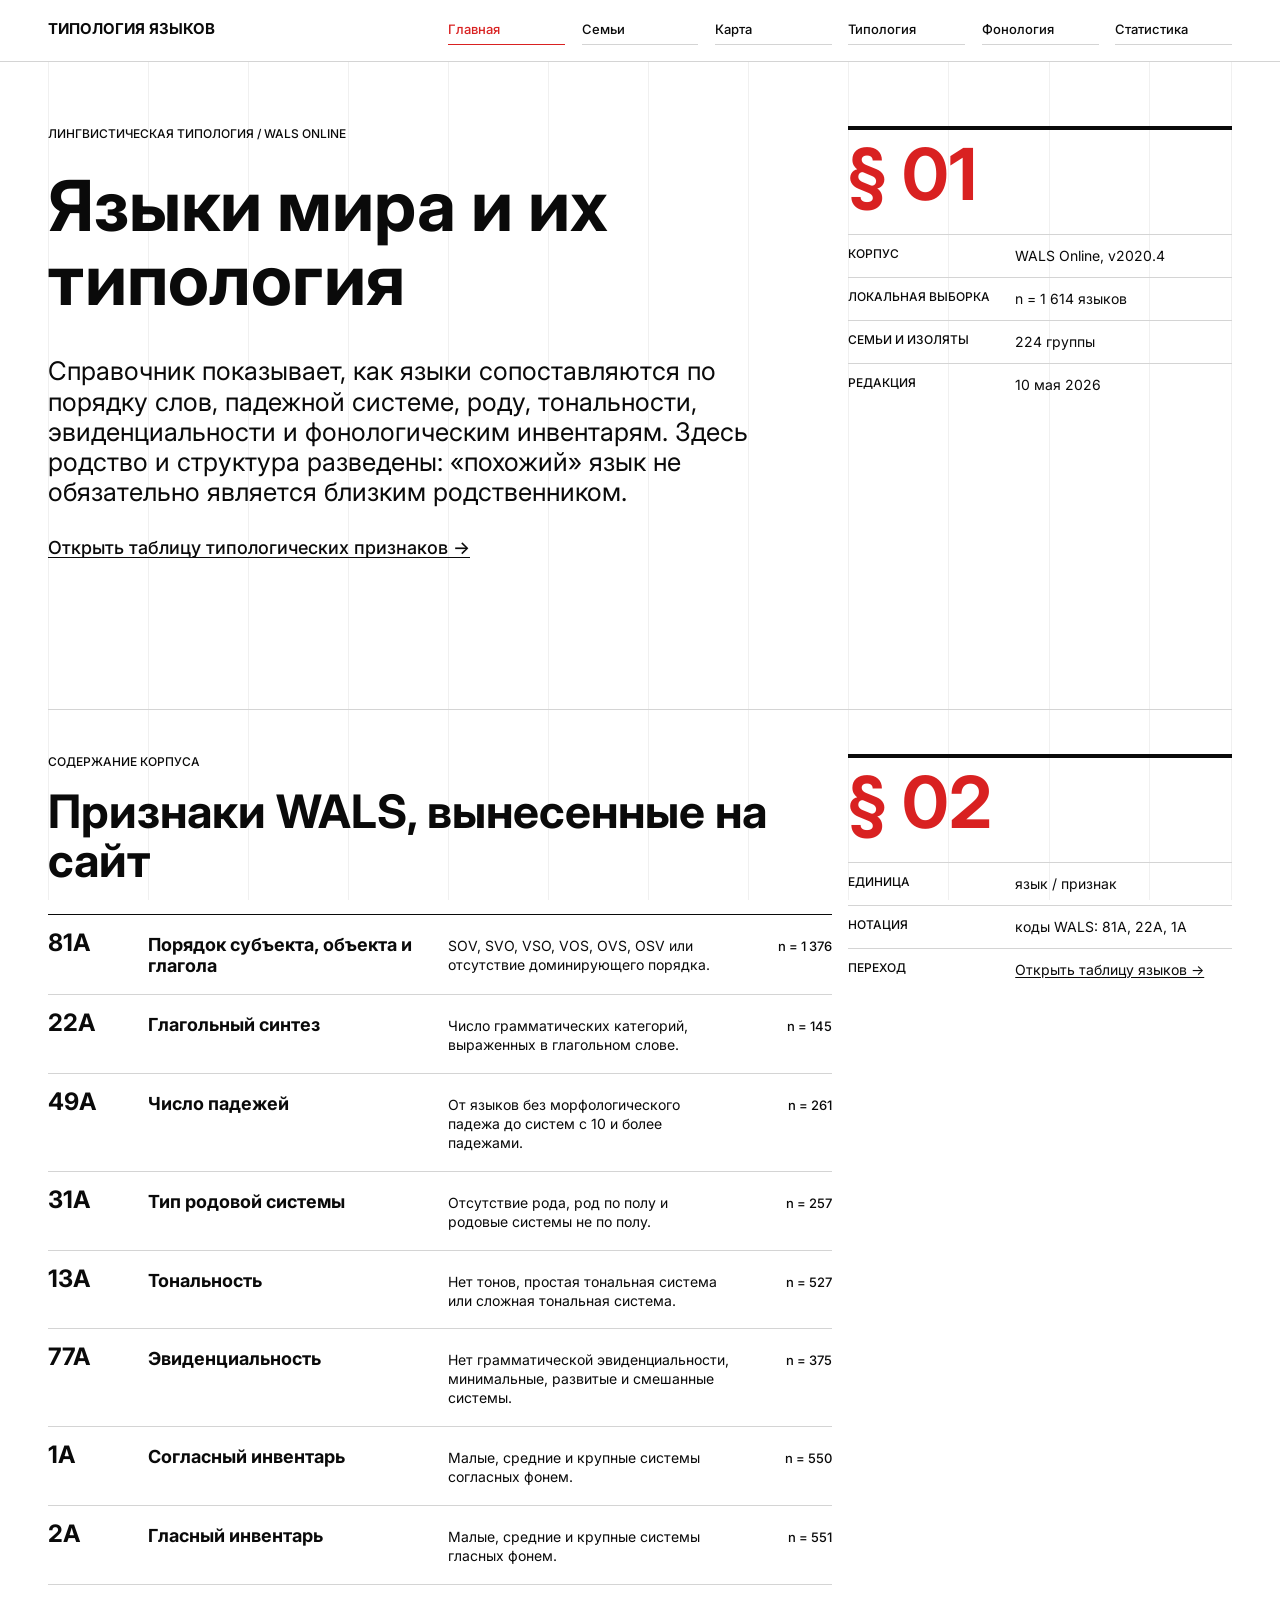
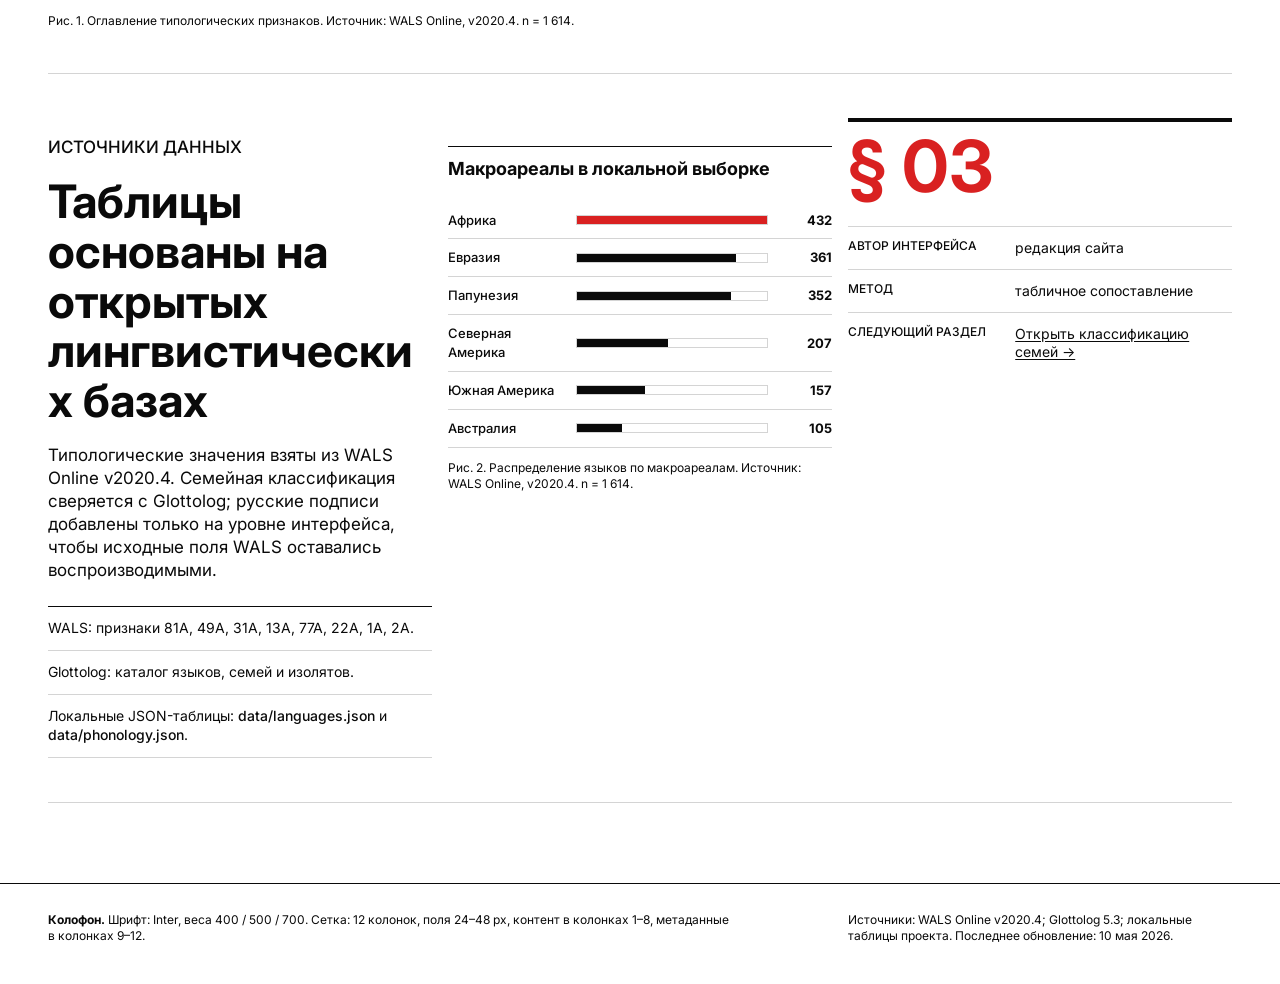
==== commit 83d11f7e: "Fix factual inaccuracies: 30A->31A, terminology, unused image" ====
--- a/index.html
+++ b/index.html
@@ -81,7 +81,7 @@
           </article>
           <article class="toc-row" role="listitem">
             <span class="feature-code">22A</span>
-            <h3>Инфлекционный синтез глагола</h3>
+            <h3>Глагольный синтез</h3>
             <p>Число грамматических категорий, выраженных в глагольном слове.</p>
             <span class="feature-count">n&nbsp;=&nbsp;145</span>
           </article>
@@ -92,8 +92,8 @@
             <span class="feature-count">n&nbsp;=&nbsp;261</span>
           </article>
           <article class="toc-row" role="listitem">
-            <span class="feature-code">30A</span>
-            <h3>Число родов</h3>
+            <span class="feature-code">31A</span>
+            <h3>Тип родовой системы</h3>
             <p>Отсутствие рода, род по полу и родовые системы не по полу.</p>
             <span class="feature-count">n&nbsp;=&nbsp;257</span>
           </article>
@@ -106,7 +106,7 @@
           <article class="toc-row" role="listitem">
             <span class="feature-code">77A</span>
             <h3>Эвиденциальность</h3>
-            <p>Минимальные, развитые и смешанные системы грамматической эвиденциальности.</p>
+            <p>Нет грамматической эвиденциальности, минимальные, развитые и смешанные системы.</p>
             <span class="feature-count">n&nbsp;=&nbsp;375</span>
           </article>
           <article class="toc-row" role="listitem">
@@ -153,7 +153,7 @@
           <h2 id="sources-title">Таблицы основаны на открытых лингвистических базах</h2>
           <p>Типологические значения взяты из WALS Online v2020.4. Семейная классификация сверяется с Glottolog; русские подписи добавлены только на уровне интерфейса, чтобы исходные поля WALS оставались воспроизводимыми.</p>
           <ul class="source-list">
-            <li>WALS: признаки 81A, 49A, 30A, 13A, 77A, 22A, 1A, 2A.</li>
+            <li>WALS: признаки 81A, 49A, 31A, 13A, 77A, 22A, 1A, 2A.</li>
             <li>Glottolog: каталог языков, семей и изолятов.</li>
             <li>Локальные JSON-таблицы: <span>data/languages.json</span> и <span>data/phonology.json</span>.</li>
           </ul>
--- a/css/style.css
+++ b/css/style.css
@@ -44,6 +44,9 @@
   display: grid;
   grid-template-columns: repeat(12, minmax(0, 1fr));
   gap: var(--gutter);
+  /* Keep overlay quiet: very low contrast so it reads as a reference grid,
+     not as extra vertical rules fighting the content. */
+  opacity: 0.35;
 }
 
 .grid-overlay span {
@@ -170,10 +173,12 @@
 
 .section-main {
   grid-column: 1 / span 8;
+  min-width: 0;
 }
 
 .meta-sidebar {
   grid-column: 9 / span 4;
+  min-width: 0;
   align-self: start;
   border-top: 4px solid var(--ink);
   padding-top: 12px;
@@ -208,18 +213,29 @@
   font-family: var(--font-sans);
   font-weight: 700;
   letter-spacing: 0;
+  /* Русские слова ("Типологическая", "Фонологические") длинные; без явного
+     разрешения на перенос они вылезают за свою колонку grid и наезжают
+     на соседнюю (meta-sidebar в колонках 9-12). */
+  overflow-wrap: anywhere;
+  hyphens: auto;
 }
 
 h1 {
   max-width: 980px;
-  font-size: clamp(72px, 8.2vw, 120px);
-  line-height: 0.95;
+  /* Шрифт был clamp(72px, 8.2vw, 120px) — это 100+ пикселей, от чего
+     слова вроде «Типологическая» просто не помещались в 8 колонок из 12.
+     Уменьшаю до умеренного размера, читаемого и на ноутбуках. */
+  font-size: clamp(44px, 5.5vw, 88px);
+  /* line-height must be >= 1.0; anything tighter lets Cyrillic descenders
+     ("р", "у", "ц") extend below the line-box and visually crash into the
+     next element. */
+  line-height: 1.05;
 }
 
 h2 {
   max-width: 860px;
-  font-size: clamp(40px, 4.8vw, 78px);
-  line-height: 0.98;
+  font-size: clamp(32px, 3.6vw, 56px);
+  line-height: 1.08;
 }
 
 h3 {
@@ -229,7 +245,7 @@
 
 .lead {
   max-width: 760px;
-  margin-top: 28px;
+  margin-top: 40px;
   font-size: clamp(22px, 2vw, 30px);
   line-height: 1.18;
 }
@@ -364,6 +380,18 @@
   border-top: 1px solid var(--ink);
 }
 
+.source-list h2 {
+  margin: 0;
+  padding: 16px 0;
+  border-bottom: 1px solid var(--rule);
+}
+
+.source-list ul {
+  margin: 0;
+  padding: 0;
+  list-style: none;
+}
+
 .source-list li {
   padding: 12px 0;
   border-bottom: 1px solid var(--rule);
@@ -428,14 +456,83 @@
 }
 
 .is-100 { width: 100%; }
+.is-90 { width: 90%; }
 .is-84 { width: 84%; }
 .is-81 { width: 81%; }
 .is-48 { width: 48%; }
+.is-41 { width: 41%; }
 .is-36 { width: 36%; }
 .is-24 { width: 24%; }
 
 .chart-panel figcaption {
   margin-top: 12px;
+}
+
+/* Adjacent blocks inside .section-main need vertical rhythm. The global
+   reset sets "margin: 0" on headings and paragraphs, which slams the notice,
+   filters, H2 and the table against each other. Re-introduce a consistent
+   stride only between direct siblings. */
+.section-main > * + * {
+  margin-top: 28px;
+}
+
+.section-main > .notice + *,
+.section-main > .table-filters + * {
+  margin-top: 32px;
+}
+
+/* Большие заголовки (h1/h2) почти с нулевым сверху/снизу по line-height.
+   После них нужен увеличенный отступ, иначе нижние хвосты букв («р», «у»,
+   «ц») визуально прилипают к следующему блоку — то, что пользователь
+   называет «заголовок наезжает на параграф». */
+.section-main > h1 + *,
+.section-main > h2 + * {
+  margin-top: 40px;
+}
+
+.section-main > .table-footnote {
+  margin-top: 18px;
+}
+
+/* Wide sections: content spans all 12 columns, metadata sits on a single
+   horizontal strip above the content. Used for data tables that need the
+   full viewport width (columns 1–8 leaves too much empty whitespace on the
+   right when the metadata is short). */
+.swiss-section.wide .section-main,
+.section.wide .section-main {
+  grid-column: 1 / -1;
+}
+
+.swiss-section.wide .meta-sidebar,
+.section.wide .meta-sidebar {
+  grid-column: 1 / -1;
+  margin-bottom: 32px;
+  padding-top: 10px;
+  border-top: 4px solid var(--ink);
+}
+
+.swiss-section.wide .meta-sidebar dl,
+.section.wide .meta-sidebar dl {
+  display: grid;
+  grid-template-columns: minmax(120px, auto) repeat(auto-fit, minmax(160px, 1fr));
+  gap: 0 32px;
+  align-items: start;
+}
+
+.swiss-section.wide .meta-sidebar .section-number,
+.section.wide .meta-sidebar .section-number {
+  margin: 0;
+  grid-column: 1;
+  font-size: clamp(36px, 3.2vw, 52px);
+  line-height: 1;
+}
+
+.swiss-section.wide .meta-sidebar div,
+.section.wide .meta-sidebar div {
+  border-top: none;
+  padding: 0;
+  grid-template-columns: 1fr;
+  gap: 4px;
 }
 
 /* Generic pages: keep columns 1-8 text and columns 9-12 metadata-compatible. */
@@ -448,7 +545,7 @@
   border-bottom: 1px solid var(--rule);
 }
 
-.page-hero > *,
+.page-hero > :not(.meta-sidebar),
 .section > :not(.meta-sidebar) {
   grid-column: 1 / span 8;
 }
@@ -602,7 +699,6 @@
 }
 
 .language-map,
-.chart-panel,
 .stat-grid,
 .image-strip,
 .source-grid {
@@ -612,6 +708,10 @@
 .language-map {
   min-height: 540px;
   border: 1px solid var(--rule);
+}
+
+.chart-panel .language-map {
+  margin-top: 18px;
 }
 
 .map-aside {
@@ -660,6 +760,50 @@
   width: 14px;
   height: 14px;
   border: 1px solid var(--ink);
+}
+
+.legend-list {
+  display: grid;
+  gap: 0;
+  border-top: 1px solid var(--ink);
+}
+
+.legend-item {
+  display: grid;
+  grid-template-columns: 18px 1fr auto;
+  gap: 10px;
+  align-items: center;
+  padding: 9px 0;
+  border-bottom: 1px solid var(--rule);
+  font-size: 13px;
+}
+
+.legend-count {
+  justify-self: end;
+  font-size: 12px;
+  font-weight: 500;
+  color: var(--ink);
+  white-space: nowrap;
+}
+
+.chart-grid .chart-panel {
+  grid-column: span 6;
+}
+
+.stat-grid .stat-card {
+  grid-column: span 4;
+}
+
+/* Chart.js manages canvas sizing itself when given maintainAspectRatio: true
+   + an explicit aspectRatio option in JS. The canvas only needs to fill its
+   parent width; no CSS aspect-ratio or !important sizing is needed, and
+   that removes the tooltip mis-targeting (the previous aspect-ratio on the
+   canvas made Chart.js resize in a loop, so hover coords drifted). */
+.chart-panel canvas {
+  display: block;
+  width: 100%;
+  max-width: 100%;
+  margin-top: 18px;
 }
 
 .site-footer {
@@ -712,7 +856,7 @@
   .nav-toggle,
   .section-main,
   .meta-sidebar,
-  .page-hero > *,
+  .page-hero > :not(.meta-sidebar),
   .section > :not(.meta-sidebar),
   .split-copy > div,
   .split-copy > figure,
@@ -722,6 +866,8 @@
   .image-strip,
   .source-grid,
   .map-aside,
+  .chart-grid .chart-panel,
+  .stat-grid .stat-card,
   .footer-grid p:first-child,
   .footer-grid p:last-child {
     grid-column: 1 / -1;
@@ -776,11 +922,11 @@
   }
 
   h1 {
-    font-size: clamp(54px, 18vw, 78px);
+    font-size: clamp(36px, 11vw, 52px);
   }
 
   h2 {
-    font-size: 38px;
+    font-size: 30px;
   }
 
   .lead {
